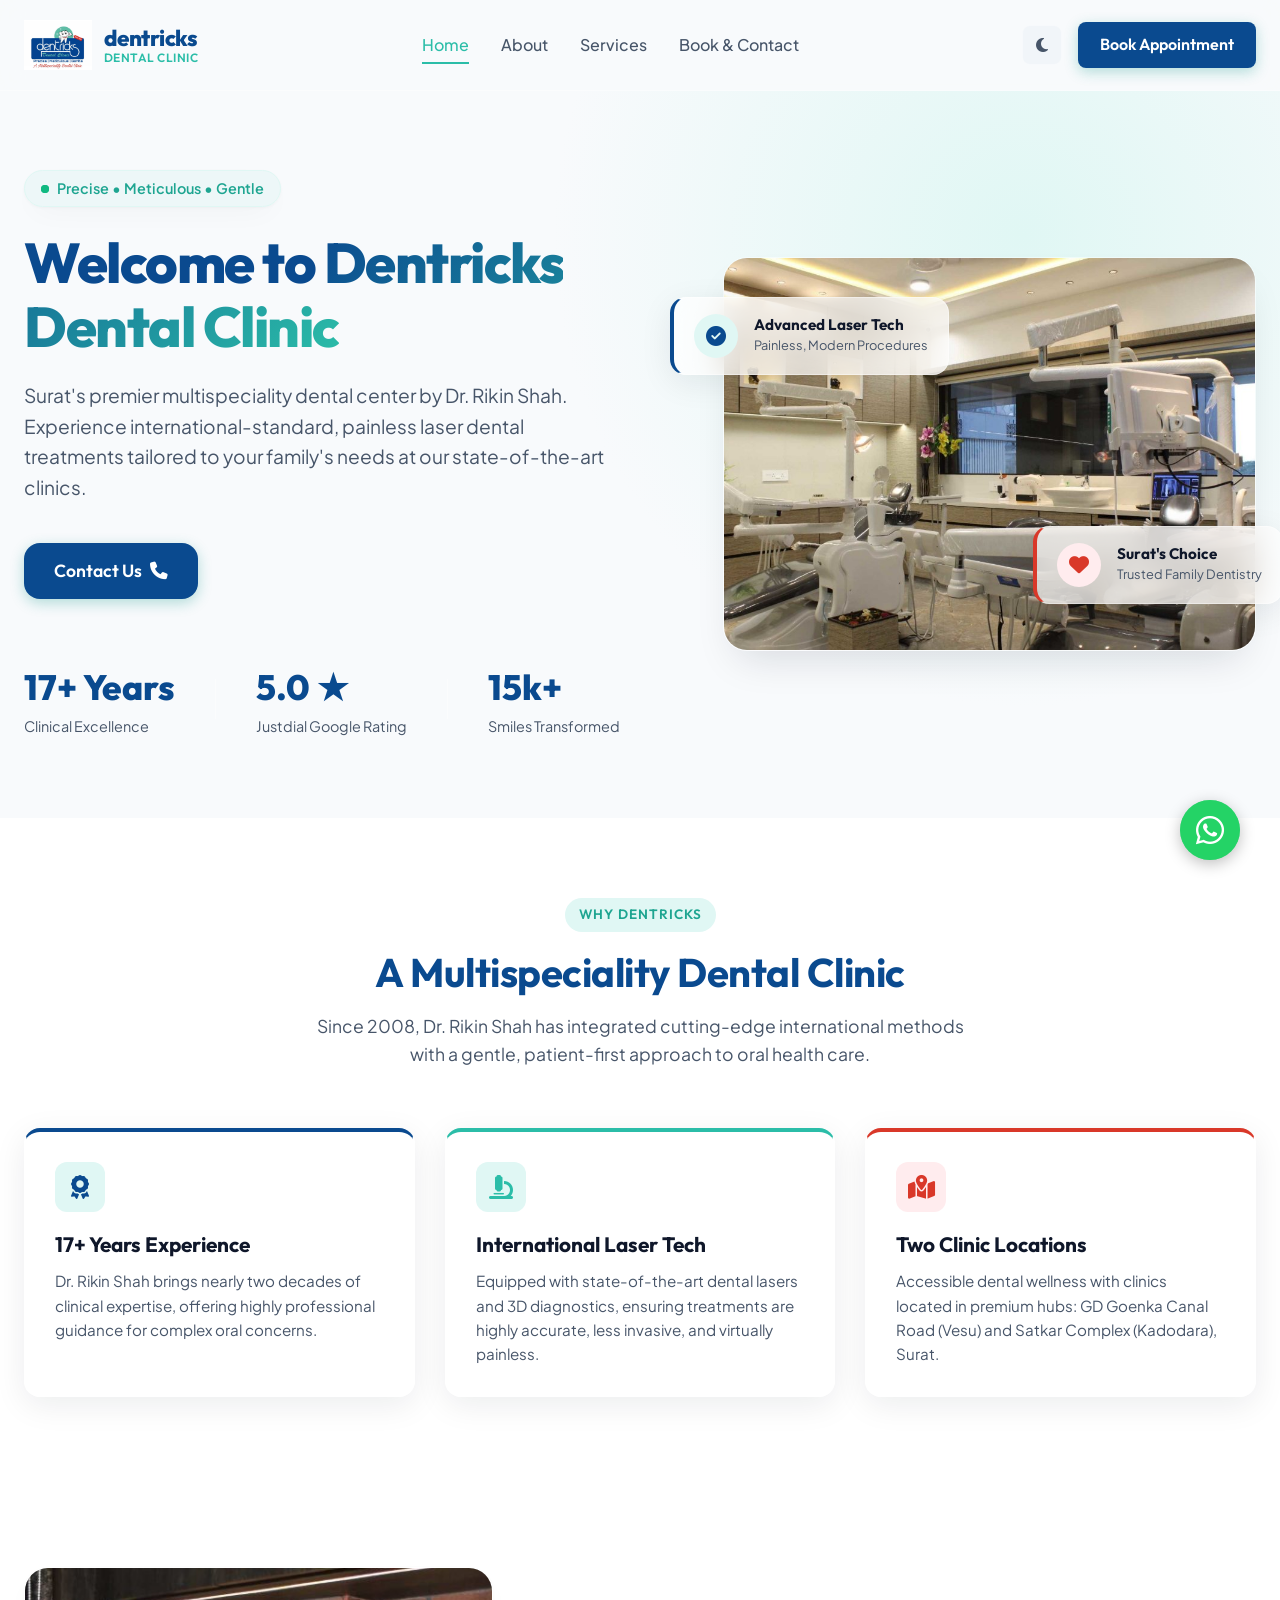
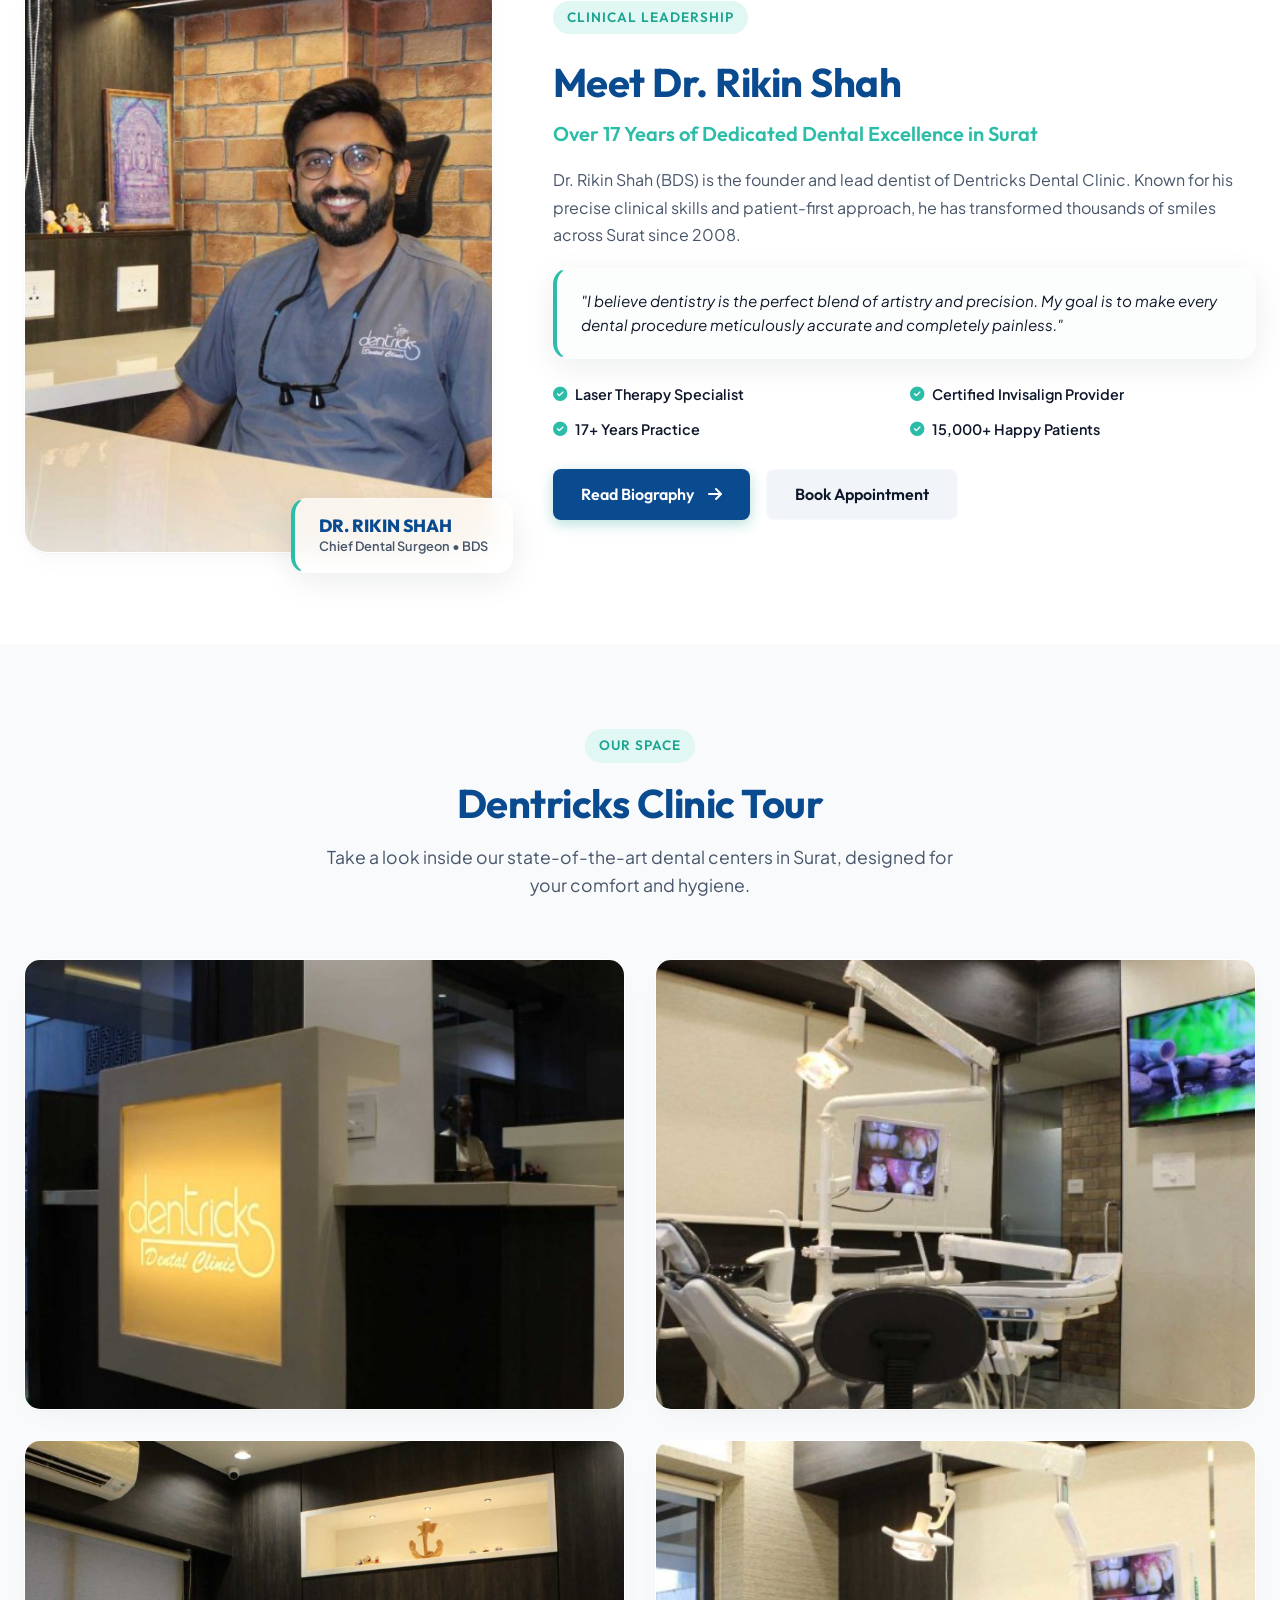
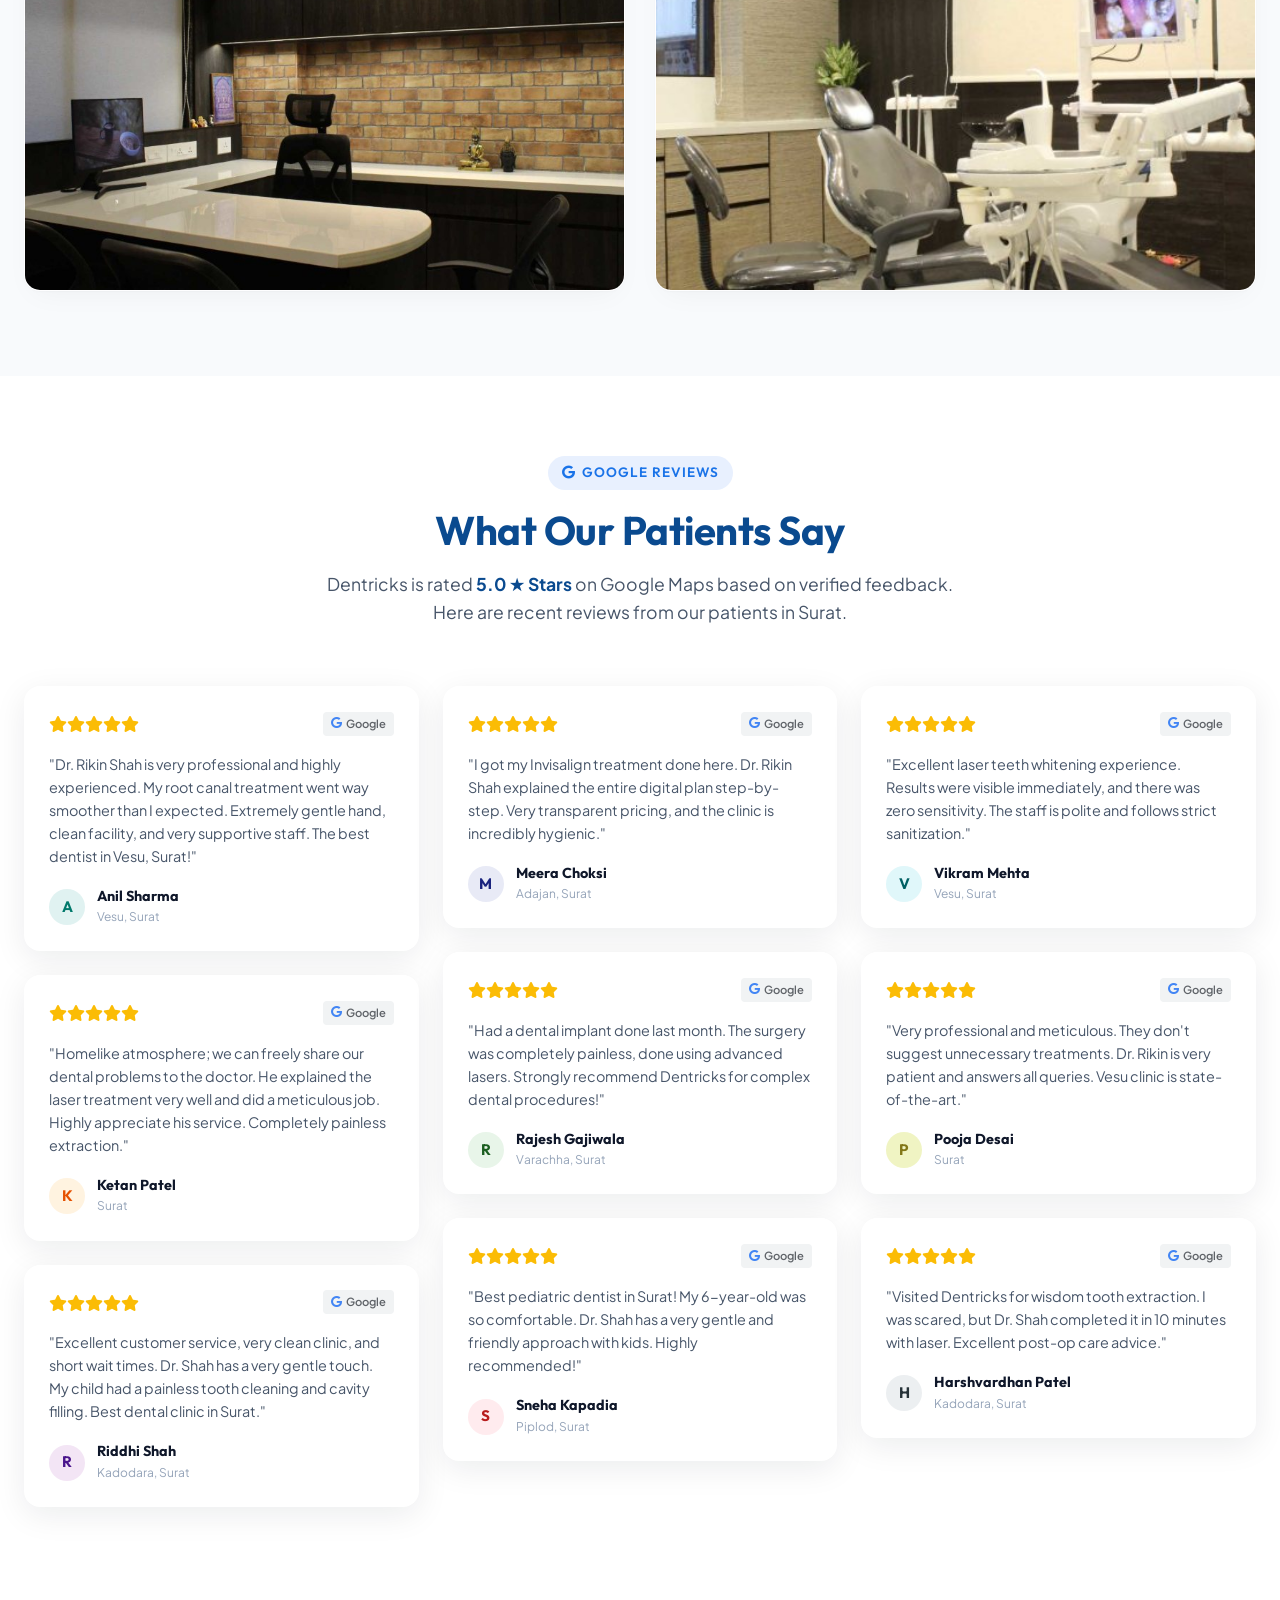
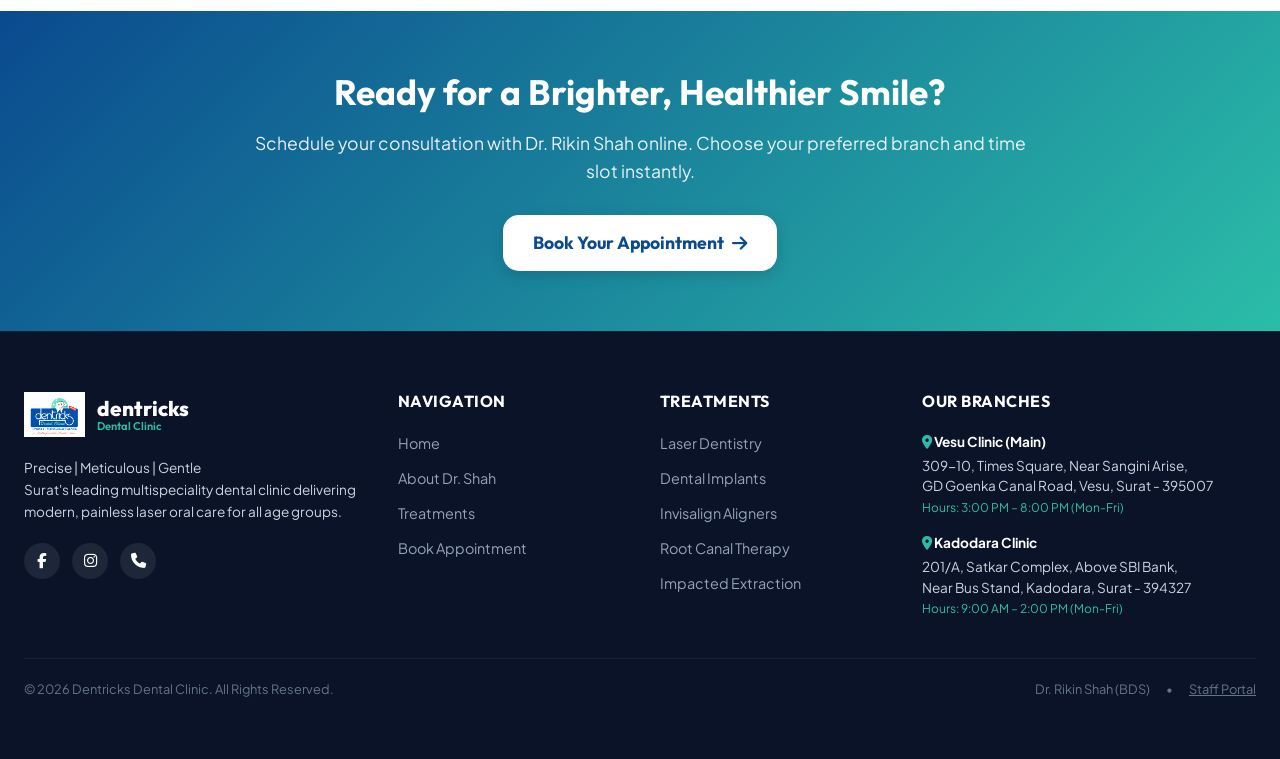
==== index.html @ 6b14d557 "Move all public files to root for GitHub Pages hosting" ====
<!DOCTYPE html>
<html lang="en">
<head>
    <meta charset="UTF-8">
    <meta name="viewport" content="width=device-width, initial-scale=1.0">
    <title>Dentricks Dental Clinic | Dr. Rikin Shah | Multispeciality Dentist Surat</title>
    <!-- Meta Descriptions for SEO -->
    <meta name="description" content="Welcome to Dentricks Dental Clinic by Dr. Rikin Shah. A premier multispeciality dental clinic in Surat, Gujarat. Delivering precise, meticulous, and gentle care since 2008.">
    <meta name="keywords" content="dental clinic surat, dentist in vesu, dr rikin shah dentist, laser dentistry surat, dental implants surat, invisalign surat, dentricks dental clinic, best dentist in gujarat">
    <meta name="author" content="Dentricks Dental Clinic">
    
    <!-- Google Fonts: Outfit & Plus Jakarta Sans -->
    <link rel="preconnect" href="https://fonts.googleapis.com">
    <link rel="preconnect" href="https://fonts.gstatic.com" crossorigin>
    <link href="https://fonts.googleapis.com/css2?family=Outfit:wght@300;400;500;600;700;800&family=Plus+Jakarta+Sans:wght@300;400;500;600;700&display=swap" rel="stylesheet">
    
    <!-- FontAwesome for icons -->
    <link rel="stylesheet" href="https://cdnjs.cloudflare.com/ajax/libs/font-awesome/6.4.0/css/all.min.css">
    
    <!-- Custom CSS -->
    <link rel="stylesheet" href="styles.css">
</head>
<body class="light-theme">
    <!-- Header/Navigation -->
    <header class="header">
        <div class="header-container">
            <a href="index.html" class="logo" id="header-logo" style="display: flex; align-items: center; gap: 12px;">
                <img src="assets/logo.png" alt="Dentricks Dental Clinic Logo" class="logo-img-file" style="height: 50px; width: auto; object-fit: contain;">
                <div class="logo-text-group" style="display: flex; flex-direction: column; justify-content: center; line-height: 1.1;">
                    <span class="logo-text" style="font-size: 1.4rem; font-weight: 800; letter-spacing: -0.5px; color: var(--primary-deep);">dentricks</span>
                    <span class="logo-subtext" style="font-size: 0.75rem; font-weight: 600; color: var(--primary); text-transform: uppercase; letter-spacing: 0.5px;">Dental Clinic</span>
                </div>
            </a>
            
            <nav class="nav-menu" id="nav-menu">
                <a href="index.html" class="nav-link active">Home</a>
                <a href="about.html" class="nav-link">About</a>
                <a href="services.html" class="nav-link">Services</a>
                <a href="contact.html" class="nav-link">Book & Contact</a>
            </nav>
            
            <div class="header-actions">
                <button class="theme-toggle" id="theme-toggle-btn" aria-label="Toggle light/dark theme">
                    <i class="fa-solid fa-moon"></i>
                </button>
                <a href="contact.html" class="btn btn-primary nav-cta" style="background-color: var(--primary-deep);">Book Appointment</a>
                <button class="mobile-menu-btn" id="mobile-menu-btn" aria-label="Open mobile menu">
                    <span class="bar"></span>
                    <span class="bar"></span>
                    <span class="bar"></span>
                </button>
            </div>
        </div>
    </header>

    <!-- Main Content -->
    <main style="padding-top: 90px;">
        <!-- Hero Section -->
        <section class="hero" id="hero" style="padding-top: 80px; padding-bottom: 80px;">
            <div class="hero-bg-overlay"></div>
            <div class="hero-container">
                <div class="hero-content">
                    <div class="badge-new" style="border: 1px solid var(--primary-light); background: rgba(43, 189, 168, 0.05);">
                        <span class="badge-dot"></span>
                        <span class="badge-text" style="color: var(--primary-hover);">Precise • Meticulous • Gentle</span>
                    </div>
                    <h1 class="hero-title" style="font-size: 3.5rem; color: var(--primary-deep); font-weight: 800; line-height: 1.15; margin-bottom: 20px;">
                        Welcome to <span class="text-gradient" style="background: linear-gradient(135deg, var(--primary-deep) 0%, var(--primary) 100%); -webkit-background-clip: text; background-clip: text;">Dentricks Dental Clinic</span>
                    </h1>
                    <p class="hero-description">Surat's premier multispeciality dental center by Dr. Rikin Shah. Experience international-standard, painless laser dental treatments tailored to your family's needs at our state-of-the-art clinics.</p>
                    <div class="hero-actions">
                        <a href="contact.html" class="btn btn-primary btn-large" style="background-color: var(--primary-deep);">Contact Us <i class="fa-solid fa-phone"></i></a>
                    </div>
                    
                    <div class="hero-stats">
                        <div class="stat-item">
                            <span class="stat-number" style="color: var(--primary-deep);">17+ Years</span>
                            <span class="stat-label">Clinical Excellence</span>
                        </div>
                        <div class="stat-divider"></div>
                        <div class="stat-item">
                            <span class="stat-number" style="color: var(--primary-deep);">5.0 ★</span>
                            <span class="stat-label">Justdial Google Rating</span>
                        </div>
                        <div class="stat-divider"></div>
                        <div class="stat-item">
                            <span class="stat-number" style="color: var(--primary-deep);">15k+</span>
                            <span class="stat-label">Smiles Transformed</span>
                        </div>
                    </div>
                </div>
                
                <div class="hero-visual">
                    <div class="hero-image-wrapper">
                        <img src="assets/hero_clinic.jpg" alt="Dentricks Dental Clinic State of the Art Interior" class="hero-img">
                        <!-- Floating Glassmorphic Info Cards -->
                        <div class="floating-card card-top-left float-animation" style="border-left: 4px solid var(--primary-deep);">
                            <div class="card-icon" style="background-color: var(--primary-light); color: var(--primary-deep);"><i class="fa-solid fa-circle-check"></i></div>
                            <div class="card-text">
                                <h4>Advanced Laser Tech</h4>
                                <p>Painless, Modern Procedures</p>
                            </div>
                        </div>
                        <div class="floating-card card-bottom-right float-animation" style="animation-delay: -2s; border-left: 4px solid var(--accent);">
                            <div class="card-icon warning" style="background-color: var(--accent-light); color: var(--accent);"><i class="fa-solid fa-heart"></i></div>
                            <div class="card-text">
                                <h4>Surat's Choice</h4>
                                <p>Trusted Family Dentistry</p>
                            </div>
                        </div>
                    </div>
                </div>
            </div>
        </section>

        <!-- Dynamic Brand Info Section -->
        <section class="clinic-highlights" style="background-color: var(--bg-secondary); padding: 80px 24px;">
            <div class="section-container">
                <div class="section-header">
                    <span class="section-tag" style="background-color: var(--primary-light); color: var(--primary-hover);">Why Dentricks</span>
                    <h2 class="section-title" style="color: var(--primary-deep);">A Multispeciality Dental Clinic</h2>
                    <p class="section-subtitle">Since 2008, Dr. Rikin Shah has integrated cutting-edge international methods with a gentle, patient-first approach to oral health care.</p>
                </div>
                
                <div class="highlights-grid">
                    <!-- Highlight 1 -->
                    <div class="glass-card" style="padding: 30px; border-top: 4px solid var(--primary-deep);">
                        <div style="width: 50px; height: 50px; border-radius: 12px; background: var(--primary-light); color: var(--primary-deep); display: flex; align-items: center; justify-content: center; font-size: 1.5rem; margin-bottom: 20px;">
                            <i class="fa-solid fa-award"></i>
                        </div>
                        <h3 style="margin-bottom: 12px; font-size: 1.3rem;">17+ Years Experience</h3>
                        <p style="color: var(--text-secondary); font-size: 0.95rem;">Dr. Rikin Shah brings nearly two decades of clinical expertise, offering highly professional guidance for complex oral concerns.</p>
                    </div>
                    <!-- Highlight 2 -->
                    <div class="glass-card" style="padding: 30px; border-top: 4px solid var(--primary);">
                        <div style="width: 50px; height: 50px; border-radius: 12px; background: var(--primary-light); color: var(--primary); display: flex; align-items: center; justify-content: center; font-size: 1.5rem; margin-bottom: 20px;">
                            <i class="fa-solid fa-microscope"></i>
                        </div>
                        <h3 style="margin-bottom: 12px; font-size: 1.3rem;">International Laser Tech</h3>
                        <p style="color: var(--text-secondary); font-size: 0.95rem;">Equipped with state-of-the-art dental lasers and 3D diagnostics, ensuring treatments are highly accurate, less invasive, and virtually painless.</p>
                    </div>
                    <!-- Highlight 3 -->
                    <div class="glass-card" style="padding: 30px; border-top: 4px solid var(--accent);">
                        <div style="width: 50px; height: 50px; border-radius: 12px; background: var(--accent-light); color: var(--accent); display: flex; align-items: center; justify-content: center; font-size: 1.5rem; margin-bottom: 20px;">
                            <i class="fa-solid fa-map-location-dot"></i>
                        </div>
                        <h3 style="margin-bottom: 12px; font-size: 1.3rem;">Two Clinic Locations</h3>
                        <p style="color: var(--text-secondary); font-size: 0.95rem;">Accessible dental wellness with clinics located in premium hubs: GD Goenka Canal Road (Vesu) and Satkar Complex (Kadodara), Surat.</p>
                    </div>
                </div>
            </div>
        </section>

        <!-- Meet the Doctor Section -->
        <section class="doctor-introduction" style="background-color: var(--bg-secondary); padding: 90px 24px; border-bottom: 1px solid var(--glass-border);">
            <div class="section-container about-doctor-grid" style="max-width: 1280px;">
                <!-- Doctor Image -->
                <div class="doctor-visual" style="position: relative;">
                    <div style="border-radius: var(--border-radius-lg); overflow: hidden; box-shadow: var(--card-shadow); border: 1px solid var(--glass-border); background: var(--bg-secondary); aspect-ratio: 4 / 5;">
                        <img src="assets/dentist_male.jpg" alt="Dr. Rikin Shah - Chief Dentist at Dentricks" style="width: 100%; height: 100%; display: block; object-fit: cover; object-position: right center; transition: transform var(--transition-slow);">
                    </div>
                    <div class="glass-card float-animation" style="position: absolute; bottom: -20px; right: -20px; padding: 16px 24px; border-left: 4px solid var(--primary);">
                        <h4 style="font-size: 1.1rem; color: var(--primary-deep); font-weight: 800;">DR. RIKIN SHAH</h4>
                        <p style="font-size: 0.8rem; color: var(--text-secondary); font-weight: 600;">Chief Dental Surgeon • BDS</p>
                    </div>
                </div>
                
                <!-- Doctor Bio Text -->
                <div class="doctor-info" style="text-align: left;">
                    <span class="section-tag" style="background-color: var(--primary-light); color: var(--primary-hover);">Clinical Leadership</span>
                    <h2 class="section-title" style="color: var(--primary-deep); font-size: 2.5rem; margin-top: 8px;">Meet Dr. Rikin Shah</h2>
                    <h3 style="font-size: 1.25rem; color: var(--primary); font-weight: 600; margin-bottom: 20px;">Over 17 Years of Dedicated Dental Excellence in Surat</h3>
                    
                    <p style="color: var(--text-secondary); margin-bottom: 20px; line-height: 1.7;">
                        Dr. Rikin Shah (BDS) is the founder and lead dentist of Dentricks Dental Clinic. Known for his precise clinical skills and patient-first approach, he has transformed thousands of smiles across Surat since 2008.
                    </p>
                    
                    <!-- Glassmorphic Quote Block -->
                    <div class="glass-card" style="padding: 20px 24px; border-left: 4px solid var(--primary); margin-bottom: 24px; background: rgba(43, 189, 168, 0.02);">
                        <p style="font-style: italic; color: var(--text-primary); font-size: 0.95rem; line-height: 1.6; margin: 0;">
                            "I believe dentistry is the perfect blend of artistry and precision. My goal is to make every dental procedure meticulously accurate and completely painless."
                        </p>
                    </div>
                    
                    <!-- Core Highlights List -->
                    <ul style="display: grid; grid-template-columns: 1fr 1fr; gap: 12px; margin-bottom: 28px; font-weight: 600; color: var(--text-primary); list-style: none;">
                        <li style="display: flex; align-items: center; gap: 8px; font-size: 0.9rem;"><i class="fa-solid fa-circle-check" style="color: var(--primary);"></i> Laser Therapy Specialist</li>
                        <li style="display: flex; align-items: center; gap: 8px; font-size: 0.9rem;"><i class="fa-solid fa-circle-check" style="color: var(--primary);"></i> Certified Invisalign Provider</li>
                        <li style="display: flex; align-items: center; gap: 8px; font-size: 0.9rem;"><i class="fa-solid fa-circle-check" style="color: var(--primary);"></i> 17+ Years Practice</li>
                        <li style="display: flex; align-items: center; gap: 8px; font-size: 0.9rem;"><i class="fa-solid fa-circle-check" style="color: var(--primary);"></i> 15,000+ Happy Patients</li>
                    </ul>
                    
                    <!-- CTA Actions -->
                    <div style="display: flex; gap: 16px;">
                        <a href="about.html" class="btn btn-primary" style="background-color: var(--primary-deep); padding: 12px 28px;">Read Biography <i class="fa-solid fa-arrow-right" style="margin-left: 6px;"></i></a>
                        <a href="contact.html" class="btn btn-secondary" style="padding: 12px 28px;">Book Appointment</a>
                    </div>
                </div>
            </div>
        </section>

        <!-- Clinic Gallery Section -->
        <section class="gallery-section" id="gallery-section" style="padding: 85px 24px; background-color: var(--bg-primary);">
            <div class="section-container">
                <div class="section-header">
                    <span class="section-tag" style="background-color: var(--primary-light); color: var(--primary-hover);">Our Space</span>
                    <h2 class="section-title" style="color: var(--primary-deep);">Dentricks Clinic Tour</h2>
                    <p class="section-subtitle">Take a look inside our state-of-the-art dental centers in Surat, designed for your comfort and hygiene.</p>
                </div>
                
                <div class="clinic-gallery-grid">
                    <!-- Photo 1 -->
                    <div class="gallery-item glass-card">
                        <img src="assets/gallery_1.jpg" alt="Dentricks Reception Desk">
                        <div class="gallery-caption">
                            <h4>Branded Reception Desk</h4>
                            <p>Warm welcome & helper desk</p>
                        </div>
                    </div>
                    <!-- Photo 2 -->
                    <div class="gallery-item glass-card">
                        <img src="assets/gallery_2.jpg" alt="Dentricks Treatment Room 1">
                        <div class="gallery-caption">
                            <h4>Laser Surgery Operatory</h4>
                            <p>Advanced treatment room setup</p>
                        </div>
                    </div>
                    <!-- Photo 3 -->
                    <div class="gallery-item glass-card">
                        <img src="assets/gallery_3.jpg" alt="Dentricks Consultation Office">
                        <div class="gallery-caption">
                            <h4>Dr. Shah's Consultation Room</h4>
                            <p>Private discussion & diagnostics space</p>
                        </div>
                    </div>
                    <!-- Photo 4 -->
                    <div class="gallery-item glass-card">
                        <img src="assets/gallery_4.jpg" alt="Dentricks Treatment Room 2">
                        <div class="gallery-caption">
                            <h4>Modern Patient Treatment Lounge</h4>
                            <p>Ergonomic design for patient comfort</p>
                        </div>
                    </div>
                </div>
            </div>
        </section>

        <!-- Testimonials Section -->
        <section class="testimonials" id="testimonials" style="background-color: var(--bg-secondary); padding: 80px 24px;">
            <div class="section-container">
                <div class="section-header">
                    <span class="section-tag" style="background-color: #e8f0fe; color: #1a73e8; display: inline-flex; align-items: center; gap: 6px;"><i class="fa-brands fa-google"></i> Google Reviews</span>
                    <h2 class="section-title" style="color: var(--primary-deep);">What Our Patients Say</h2>
                    <p class="section-subtitle">Dentricks is rated <strong style="color: var(--primary-deep);">5.0 ★ Stars</strong> on Google Maps based on verified feedback. Here are recent reviews from our patients in Surat.</p>
                </div>
                
                <div class="google-reviews-grid">
                    <!-- Review 1 -->
                    <div class="review-card glass-card">
                        <div class="review-header">
                            <div class="review-rating">
                                <i class="fa-solid fa-star"></i><i class="fa-solid fa-star"></i><i class="fa-solid fa-star"></i><i class="fa-solid fa-star"></i><i class="fa-solid fa-star"></i>
                            </div>
                            <span class="review-platform"><i class="fa-brands fa-google" style="color: #4285f4;"></i> Google</span>
                        </div>
                        <p class="review-text">"Dr. Rikin Shah is very professional and highly experienced. My root canal treatment went way smoother than I expected. Extremely gentle hand, clean facility, and very supportive staff. The best dentist in Vesu, Surat!"</p>
                        <div class="review-author">
                            <div class="author-avatar avatar-teal">A</div>
                            <div class="author-info">
                                <h5>Anil Sharma</h5>
                                <p>Vesu, Surat</p>
                            </div>
                        </div>
                    </div>
                    
                    <!-- Review 2 -->
                    <div class="review-card glass-card">
                        <div class="review-header">
                            <div class="review-rating">
                                <i class="fa-solid fa-star"></i><i class="fa-solid fa-star"></i><i class="fa-solid fa-star"></i><i class="fa-solid fa-star"></i><i class="fa-solid fa-star"></i>
                            </div>
                            <span class="review-platform"><i class="fa-brands fa-google" style="color: #4285f4;"></i> Google</span>
                        </div>
                        <p class="review-text">"Homelike atmosphere; we can freely share our dental problems to the doctor. He explained the laser treatment very well and did a meticulous job. Highly appreciate his service. Completely painless extraction."</p>
                        <div class="review-author">
                            <div class="author-avatar avatar-orange">K</div>
                            <div class="author-info">
                                <h5>Ketan Patel</h5>
                                <p>Surat</p>
                            </div>
                        </div>
                    </div>

                    <!-- Review 3 -->
                    <div class="review-card glass-card">
                        <div class="review-header">
                            <div class="review-rating">
                                <i class="fa-solid fa-star"></i><i class="fa-solid fa-star"></i><i class="fa-solid fa-star"></i><i class="fa-solid fa-star"></i><i class="fa-solid fa-star"></i>
                            </div>
                            <span class="review-platform"><i class="fa-brands fa-google" style="color: #4285f4;"></i> Google</span>
                        </div>
                        <p class="review-text">"Excellent customer service, very clean clinic, and short wait times. Dr. Shah has a very gentle touch. My child had a painless tooth cleaning and cavity filling. Best dental clinic in Surat."</p>
                        <div class="review-author">
                            <div class="author-avatar avatar-purple">R</div>
                            <div class="author-info">
                                <h5>Riddhi Shah</h5>
                                <p>Kadodara, Surat</p>
                            </div>
                        </div>
                    </div>

                    <!-- Review 4 -->
                    <div class="review-card glass-card">
                        <div class="review-header">
                            <div class="review-rating">
                                <i class="fa-solid fa-star"></i><i class="fa-solid fa-star"></i><i class="fa-solid fa-star"></i><i class="fa-solid fa-star"></i><i class="fa-solid fa-star"></i>
                            </div>
                            <span class="review-platform"><i class="fa-brands fa-google" style="color: #4285f4;"></i> Google</span>
                        </div>
                        <p class="review-text">"I got my Invisalign treatment done here. Dr. Rikin Shah explained the entire digital plan step-by-step. Very transparent pricing, and the clinic is incredibly hygienic."</p>
                        <div class="review-author">
                            <div class="author-avatar avatar-indigo">M</div>
                            <div class="author-info">
                                <h5>Meera Choksi</h5>
                                <p>Adajan, Surat</p>
                            </div>
                        </div>
                    </div>

                    <!-- Review 5 -->
                    <div class="review-card glass-card">
                        <div class="review-header">
                            <div class="review-rating">
                                <i class="fa-solid fa-star"></i><i class="fa-solid fa-star"></i><i class="fa-solid fa-star"></i><i class="fa-solid fa-star"></i><i class="fa-solid fa-star"></i>
                            </div>
                            <span class="review-platform"><i class="fa-brands fa-google" style="color: #4285f4;"></i> Google</span>
                        </div>
                        <p class="review-text">"Had a dental implant done last month. The surgery was completely painless, done using advanced lasers. Strongly recommend Dentricks for complex dental procedures!"</p>
                        <div class="review-author">
                            <div class="author-avatar avatar-green">R</div>
                            <div class="author-info">
                                <h5>Rajesh Gajiwala</h5>
                                <p>Varachha, Surat</p>
                            </div>
                        </div>
                    </div>

                    <!-- Review 6 -->
                    <div class="review-card glass-card">
                        <div class="review-header">
                            <div class="review-rating">
                                <i class="fa-solid fa-star"></i><i class="fa-solid fa-star"></i><i class="fa-solid fa-star"></i><i class="fa-solid fa-star"></i><i class="fa-solid fa-star"></i>
                            </div>
                            <span class="review-platform"><i class="fa-brands fa-google" style="color: #4285f4;"></i> Google</span>
                        </div>
                        <p class="review-text">"Best pediatric dentist in Surat! My 6-year-old was so comfortable. Dr. Shah has a very gentle and friendly approach with kids. Highly recommended!"</p>
                        <div class="review-author">
                            <div class="author-avatar avatar-red">S</div>
                            <div class="author-info">
                                <h5>Sneha Kapadia</h5>
                                <p>Piplod, Surat</p>
                            </div>
                        </div>
                    </div>

                    <!-- Review 7 -->
                    <div class="review-card glass-card">
                        <div class="review-header">
                            <div class="review-rating">
                                <i class="fa-solid fa-star"></i><i class="fa-solid fa-star"></i><i class="fa-solid fa-star"></i><i class="fa-solid fa-star"></i><i class="fa-solid fa-star"></i>
                            </div>
                            <span class="review-platform"><i class="fa-brands fa-google" style="color: #4285f4;"></i> Google</span>
                        </div>
                        <p class="review-text">"Excellent laser teeth whitening experience. Results were visible immediately, and there was zero sensitivity. The staff is polite and follows strict sanitization."</p>
                        <div class="review-author">
                            <div class="author-avatar avatar-cyan">V</div>
                            <div class="author-info">
                                <h5>Vikram Mehta</h5>
                                <p>Vesu, Surat</p>
                            </div>
                        </div>
                    </div>

                    <!-- Review 8 -->
                    <div class="review-card glass-card">
                        <div class="review-header">
                            <div class="review-rating">
                                <i class="fa-solid fa-star"></i><i class="fa-solid fa-star"></i><i class="fa-solid fa-star"></i><i class="fa-solid fa-star"></i><i class="fa-solid fa-star"></i>
                            </div>
                            <span class="review-platform"><i class="fa-brands fa-google" style="color: #4285f4;"></i> Google</span>
                        </div>
                        <p class="review-text">"Very professional and meticulous. They don't suggest unnecessary treatments. Dr. Rikin is very patient and answers all queries. Vesu clinic is state-of-the-art."</p>
                        <div class="review-author">
                            <div class="author-avatar avatar-lime">P</div>
                            <div class="author-info">
                                <h5>Pooja Desai</h5>
                                <p>Surat</p>
                            </div>
                        </div>
                    </div>

                    <!-- Review 9 -->
                    <div class="review-card glass-card">
                        <div class="review-header">
                            <div class="review-rating">
                                <i class="fa-solid fa-star"></i><i class="fa-solid fa-star"></i><i class="fa-solid fa-star"></i><i class="fa-solid fa-star"></i><i class="fa-solid fa-star"></i>
                            </div>
                            <span class="review-platform"><i class="fa-brands fa-google" style="color: #4285f4;"></i> Google</span>
                        </div>
                        <p class="review-text">"Visited Dentricks for wisdom tooth extraction. I was scared, but Dr. Shah completed it in 10 minutes with laser. Excellent post-op care advice."</p>
                        <div class="review-author">
                            <div class="author-avatar avatar-bluegrey">H</div>
                            <div class="author-info">
                                <h5>Harshvardhan Patel</h5>
                                <p>Kadodara, Surat</p>
                            </div>
                        </div>
                    </div>
                </div>
            </div>
        </section>

        <!-- Appointment Call To Action Banner -->
        <section class="cta-banner" style="background: linear-gradient(135deg, var(--primary-deep) 0%, var(--primary) 100%); color: #ffffff; padding: 60px 24px; text-align: center;">
            <div class="section-container" style="max-width: 800px;">
                <h2 style="font-size: 2.2rem; margin-bottom: 16px; color: #ffffff;">Ready for a Brighter, Healthier Smile?</h2>
                <p style="font-size: 1.1rem; opacity: 0.9; margin-bottom: 30px;">Schedule your consultation with Dr. Rikin Shah online. Choose your preferred branch and time slot instantly.</p>
                <a href="contact.html" class="btn btn-secondary btn-large" style="background-color: #ffffff; color: var(--primary-deep); border: none; box-shadow: 0 4px 15px rgba(0,0,0,0.15); font-weight: 700;">Book Your Appointment <i class="fa-solid fa-arrow-right"></i></a>
            </div>
        </section>
    </main>

    <!-- Footer -->
    <footer class="footer" style="background-color: #0b1329; color: #cbd5e1; padding: 60px 24px; border-top: 1px solid rgba(255,255,255,0.05);">
        <div class="section-container footer-grid" style="max-width: 1280px; margin: 0 auto;">
            <!-- Brand Column -->
            <div>
                <a href="index.html" class="logo" style="display: flex; align-items: center; gap: 12px; margin-bottom: 20px;">
                    <img src="assets/logo.png" alt="Dentricks Logo" style="height: 45px; width: auto; filter: brightness(1.2);">
                    <div class="logo-text-group" style="display: flex; flex-direction: column; line-height: 1.1;">
                        <span class="logo-text" style="font-size: 1.3rem; font-weight: 800; color: #ffffff;">dentricks</span>
                        <span class="logo-subtext" style="font-size: 0.7rem; font-weight: 600; color: var(--primary);">Dental Clinic</span>
                    </div>
                </a>
                <p style="font-size: 0.85rem; line-height: 1.6; margin-bottom: 20px;">Precise | Meticulous | Gentle<br>Surat's leading multispeciality dental clinic delivering modern, painless laser oral care for all age groups.</p>
                <div class="social-links" style="display: flex; gap: 12px;">
                    <a href="https://www.facebook.com/dentricksdental/" target="_blank" aria-label="Facebook Page" style="width: 36px; height: 36px; border-radius: 50%; background-color: rgba(255,255,255,0.08); display: flex; align-items: center; justify-content: center; color: #ffffff; transition: background-color 0.2s;"><i class="fa-brands fa-facebook-f"></i></a>
                    <a href="https://www.instagram.com/dentricks_dental_clinic" target="_blank" aria-label="Instagram Profile" style="width: 36px; height: 36px; border-radius: 50%; background-color: rgba(255,255,255,0.08); display: flex; align-items: center; justify-content: center; color: #ffffff; transition: background-color 0.2s;"><i class="fa-brands fa-instagram"></i></a>
                    <a href="tel:+919726008023" aria-label="Phone Number" style="width: 36px; height: 36px; border-radius: 50%; background-color: rgba(255,255,255,0.08); display: flex; align-items: center; justify-content: center; color: #ffffff; transition: background-color 0.2s;"><i class="fa-solid fa-phone"></i></a>
                </div>
            </div>

            <!-- Pages Column -->
            <div>
                <h4 style="color: #ffffff; font-size: 1rem; margin-bottom: 20px; text-transform: uppercase; letter-spacing: 0.5px;">Navigation</h4>
                <ul style="display: flex; flex-direction: column; gap: 12px; font-size: 0.9rem;">
                    <li><a href="index.html" style="color: #94a3b8; transition: color 0.2s;">Home</a></li>
                    <li><a href="about.html" style="color: #94a3b8; transition: color 0.2s;">About Dr. Shah</a></li>
                    <li><a href="services.html" style="color: #94a3b8; transition: color 0.2s;">Treatments</a></li>
                    <li><a href="contact.html" style="color: #94a3b8; transition: color 0.2s;">Book Appointment</a></li>
                </ul>
            </div>

            <!-- Services Column -->
            <div>
                <h4 style="color: #ffffff; font-size: 1rem; margin-bottom: 20px; text-transform: uppercase; letter-spacing: 0.5px;">Treatments</h4>
                <ul style="display: flex; flex-direction: column; gap: 12px; font-size: 0.9rem; color: #94a3b8;">
                    <li>Laser Dentistry</li>
                    <li>Dental Implants</li>
                    <li>Invisalign Aligners</li>
                    <li>Root Canal Therapy</li>
                    <li>Impacted Extraction</li>
                </ul>
            </div>

            <!-- Locations Column -->
            <div>
                <h4 style="color: #ffffff; font-size: 1rem; margin-bottom: 20px; text-transform: uppercase; letter-spacing: 0.5px;">Our Branches</h4>
                <div style="display: flex; flex-direction: column; gap: 16px; font-size: 0.85rem; line-height: 1.5;">
                    <div>
                        <strong style="color: #ffffff; display: block; margin-bottom: 4px;"><i class="fa-solid fa-location-dot" style="color: var(--primary);"></i> Vesu Clinic (Main)</strong>
                        309-10, Times Square, Near Sangini Arise,<br>GD Goenka Canal Road, Vesu, Surat - 395007
                        <span style="display: block; color: var(--primary); font-size: 0.75rem; margin-top: 2px;">Hours: 3:00 PM – 8:00 PM (Mon-Fri)</span>
                    </div>
                    <div>
                        <strong style="color: #ffffff; display: block; margin-bottom: 4px;"><i class="fa-solid fa-location-dot" style="color: var(--primary);"></i> Kadodara Clinic</strong>
                        201/A, Satkar Complex, Above SBI Bank,<br>Near Bus Stand, Kadodara, Surat - 394327
                        <span style="display: block; color: var(--primary); font-size: 0.75rem; margin-top: 2px;">Hours: 9:00 AM – 2:00 PM (Mon-Fri)</span>
                    </div>
                </div>
            </div>
        </div>

        <div class="section-container footer-bottom-container" style="max-width: 1280px; margin: 40px auto 0 auto; padding-top: 20px; border-top: 1px solid rgba(255,255,255,0.05); font-size: 0.8rem; color: #64748b;">
            <p>&copy; 2026 Dentricks Dental Clinic. All Rights Reserved.</p>
            <p style="display: flex; gap: 16px;">
                <span>Dr. Rikin Shah (BDS)</span>
                <span>•</span>
                <a href="#" id="staff-portal-link" style="color: #64748b; text-decoration: underline;">Staff Portal</a>
            </p>
        </div>
    </footer>

    <!-- Floating WhatsApp Widget -->
    <a href="https://wa.me/919726008023" class="whatsapp-float" target="_blank" rel="noopener noreferrer" aria-label="Chat on WhatsApp">
        <i class="fa-brands fa-whatsapp"></i>
    </a>

    <!-- JS Scripts -->
    <script src="app.js"></script>
</body>
</html>
---- styles.css ----
/* AuraDental Studio - Core Styling & Design System */

/* --- CSS Variables & Design Tokens --- */
:root {
    /* Fonts */
    --font-heading: 'Outfit', sans-serif;
    --font-body: 'Plus Jakarta Sans', sans-serif;

    /* Theme Colors - Light Mode (Default) */
    --bg-primary: #f8fafc;
    --bg-secondary: #ffffff;
    --bg-tertiary: #f1f5f9;
    --text-primary: #0f172a;
    --text-secondary: #475569;
    --text-muted: #94a3b8;
    
    --primary: #2bbda8;          /* Mint/Teal from logo */
    --primary-hover: #1ea591;
    --primary-light: #e0f7f4;
    --primary-deep: #0a4a8f;     /* Deep Blue from logo */
    --primary-deep-hover: #07386c;
    --accent: #d93829;           /* Red Accent from logo */
    --accent-light: #ffecee;
    
    --success: #10b981;
    --danger: #ef4444;
    --warning: #f59e0b;
    
    /* Glassmorphism Details */
    --glass-bg: rgba(255, 255, 255, 0.7);
    --glass-border: rgba(255, 255, 255, 0.4);
    --glass-shadow: 0 8px 32px 0 rgba(15, 23, 42, 0.08);
    
    /* Card Styles */
    --card-shadow: 0 10px 30px -10px rgba(15, 23, 42, 0.05), 0 1px 3px 0 rgba(15, 23, 42, 0.03);
    --border-radius-sm: 8px;
    --border-radius-md: 16px;
    --border-radius-lg: 24px;
    
    /* Transitions */
    --transition-fast: 0.2s ease;
    --transition-normal: 0.3s ease;
    --transition-slow: 0.5s cubic-bezier(0.4, 0, 0.2, 1);
}

/* Theme Colors - Dark Mode Override */
.dark-theme {
    --bg-primary: #080d16;
    --bg-secondary: #0f172a;
    --bg-tertiary: #1e293b;
    --text-primary: #f8fafc;
    --text-secondary: #cbd5e1;
    --text-muted: #64748b;
    
    --primary: #35bea7;          /* Bright mint for readability */
    --primary-hover: #2bbda8;
    --primary-light: #0f5b4e;
    --primary-deep: #3b82f6;     /* Lighter blue for dark mode contrast */
    --primary-deep-hover: #60a5fa;
    --accent: #f87171;           /* Lighter red for contrast */
    --accent-light: #7f1d1d;
    
    --glass-bg: rgba(15, 23, 42, 0.7);
    --glass-border: rgba(255, 255, 255, 0.05);
    --glass-shadow: 0 8px 32px 0 rgba(0, 0, 0, 0.37);
    
    --card-shadow: 0 10px 30px -10px rgba(0, 0, 0, 0.5), 0 1px 3px 0 rgba(0, 0, 0, 0.3);
}

/* --- Base & Reset Styles --- */
* {
    margin: 0;
    padding: 0;
    box-sizing: border-box;
}

html {
    scroll-behavior: smooth;
    font-size: 16px;
}

body {
    background-color: var(--bg-primary);
    color: var(--text-primary);
    font-family: var(--font-body);
    line-height: 1.6;
    overflow-x: hidden;
    transition: background-color var(--transition-normal), color var(--transition-normal);
}

a {
    color: inherit;
    text-decoration: none;
    transition: color var(--transition-fast);
}

ul {
    list-style: none;
}

img {
    max-width: 100%;
    height: auto;
    display: block;
}

button, input, select, textarea {
    font-family: inherit;
    font-size: inherit;
    color: inherit;
    background: none;
    border: none;
    outline: none;
}

/* --- Typography Helpers --- */
h1, h2, h3, h4, h5, h6 {
    font-family: var(--font-heading);
    font-weight: 700;
    line-height: 1.2;
}

.text-gradient {
    background: linear-gradient(135deg, var(--primary) 0%, #3b82f6 100%);
    -webkit-background-clip: text;
    -webkit-text-fill-color: transparent;
    background-clip: text;
}

/* --- Button Component --- */
.btn {
    display: inline-flex;
    align-items: center;
    justify-content: center;
    gap: 8px;
    padding: 10px 22px;
    font-family: var(--font-heading);
    font-weight: 600;
    border-radius: var(--border-radius-sm);
    cursor: pointer;
    transition: all var(--transition-fast);
}

.btn-primary {
    background-color: var(--primary);
    color: #ffffff;
    box-shadow: 0 4px 14px 0 rgba(13, 148, 136, 0.3);
}

.dark-theme .btn-primary {
    color: #080d16;
    box-shadow: 0 4px 14px 0 rgba(45, 212, 191, 0.3);
}

.btn-primary:hover {
    background-color: var(--primary-hover);
    transform: translateY(-2px);
}

.btn-secondary {
    background-color: var(--bg-tertiary);
    color: var(--text-primary);
    border: 1px solid var(--glass-border);
}

.btn-secondary:hover {
    background-color: var(--glass-border);
    transform: translateY(-2px);
}

.btn-large {
    padding: 14px 30px;
    font-size: 1.1rem;
    border-radius: var(--border-radius-md);
}

.btn:disabled {
    opacity: 0.5;
    cursor: not-allowed;
    transform: none !important;
    box-shadow: none !important;
}

/* --- Glassmorphic Card Styling --- */
.glass-card {
    background: var(--glass-bg);
    backdrop-filter: blur(12px);
    -webkit-backdrop-filter: blur(12px);
    border: 1px solid var(--glass-border);
    box-shadow: var(--glass-shadow);
    border-radius: var(--border-radius-md);
    transition: transform var(--transition-normal), box-shadow var(--transition-normal), background var(--transition-normal), border var(--transition-normal);
}

/* --- Keyframe Animations --- */
@keyframes float {
    0% { transform: translateY(0px); }
    50% { transform: translateY(-10px); }
    100% { transform: translateY(0px); }
}

@keyframes pulse {
    0% { transform: scale(0.95); opacity: 0.5; }
    50% { transform: scale(1.05); opacity: 0.8; }
    100% { transform: scale(0.95); opacity: 0.5; }
}

.float-animation {
    animation: float 4s ease-in-out infinite;
}

/* --- Layout Header & Nav --- */
.header {
    position: fixed;
    top: 0;
    left: 0;
    width: 100%;
    z-index: 1000;
    background: rgba(248, 250, 252, 0.8);
    backdrop-filter: blur(12px);
    -webkit-backdrop-filter: blur(12px);
    border-bottom: 1px solid var(--glass-border);
    transition: background var(--transition-normal), padding var(--transition-normal);
}

.dark-theme .header {
    background: rgba(8, 13, 22, 0.8);
}

.header-container {
    max-width: 1280px;
    margin: 0 auto;
    padding: 20px 24px;
    display: flex;
    align-items: center;
    justify-content: space-between;
}

.logo {
    display: flex;
    align-items: center;
    gap: 10px;
    font-family: var(--font-heading);
    font-size: 1.5rem;
    font-weight: 800;
}

.logo-icon {
    width: 40px;
    height: 40px;
    border-radius: var(--border-radius-sm);
    background: linear-gradient(135deg, var(--primary) 0%, #3b82f6 100%);
    display: flex;
    align-items: center;
    justify-content: center;
    color: #ffffff;
    font-size: 1.25rem;
}

.logo-text {
    color: var(--text-primary);
}

.logo-text span {
    font-weight: 400;
    color: var(--primary);
}

.nav-menu {
    display: flex;
    align-items: center;
    gap: 32px;
}

.nav-link {
    font-weight: 500;
    color: var(--text-secondary);
    position: relative;
    padding: 6px 0;
}

.nav-link:hover, .nav-link.active {
    color: var(--primary);
}

.nav-link::after {
    content: '';
    position: absolute;
    bottom: 0;
    left: 0;
    width: 0%;
    height: 2px;
    background-color: var(--primary);
    transition: width var(--transition-normal);
}

.nav-link:hover::after, .nav-link.active::after {
    width: 100%;
}

.header-actions {
    display: flex;
    align-items: center;
    gap: 16px;
}

.theme-toggle {
    width: 40px;
    height: 40px;
    border-radius: var(--border-radius-sm);
    display: flex;
    align-items: center;
    justify-content: center;
    cursor: pointer;
    background-color: var(--bg-tertiary);
    border: 1px solid var(--glass-border);
    color: var(--text-secondary);
    transition: all var(--transition-fast);
}

.theme-toggle:hover {
    color: var(--primary);
    transform: scale(1.05);
}

.mobile-menu-btn {
    display: none;
    flex-direction: column;
    gap: 6px;
    cursor: pointer;
}

.mobile-menu-btn .bar {
    width: 25px;
    height: 2px;
    background-color: var(--text-primary);
    transition: transform var(--transition-normal), opacity var(--transition-normal);
}

/* --- Section Global Settings --- */
section {
    padding: 100px 24px;
}

.section-container {
    max-width: 1280px;
    margin: 0 auto;
}

.section-header {
    text-align: center;
    max-width: 650px;
    margin: 0 auto 60px auto;
}

.section-tag {
    display: inline-block;
    padding: 6px 14px;
    background-color: var(--primary-light);
    color: var(--primary-hover);
    font-family: var(--font-heading);
    font-weight: 600;
    font-size: 0.85rem;
    border-radius: 50px;
    margin-bottom: 16px;
    text-transform: uppercase;
    letter-spacing: 1px;
}

.dark-theme .section-tag {
    color: var(--primary);
    background-color: rgba(45, 212, 191, 0.1);
}

.section-title {
    font-size: 2.5rem;
    color: var(--text-primary);
    margin-bottom: 16px;
    letter-spacing: -0.5px;
}

.section-subtitle {
    color: var(--text-secondary);
    font-size: 1.1rem;
}

/* --- Hero Section --- */
.hero {
    position: relative;
    padding-top: 160px;
    padding-bottom: 120px;
    background: radial-gradient(circle at 80% 20%, var(--primary-light) 0%, transparent 40%);
    overflow: hidden;
}

.dark-theme .hero {
    background: radial-gradient(circle at 80% 20%, rgba(13, 148, 136, 0.15) 0%, transparent 45%);
}

.hero-container {
    max-width: 1280px;
    margin: 0 auto;
    display: grid;
    grid-template-columns: 1.1fr 0.9fr;
    gap: 48px;
    align-items: center;
}

.badge-new {
    display: inline-flex;
    align-items: center;
    gap: 8px;
    padding: 6px 16px;
    background: var(--bg-secondary);
    border: 1px solid var(--glass-border);
    border-radius: 50px;
    margin-bottom: 24px;
    box-shadow: var(--card-shadow);
}

.badge-dot {
    width: 8px;
    height: 8px;
    border-radius: 50%;
    background-color: var(--success);
    position: relative;
}

.badge-dot::after {
    content: '';
    position: absolute;
    top: 0; left: 0; width: 100%; height: 100%;
    border-radius: 50%;
    background-color: var(--success);
    animation: pulse 2s infinite;
}

.badge-text {
    font-size: 0.9rem;
    font-weight: 600;
    color: var(--text-secondary);
}

.hero-title {
    font-size: 3.8rem;
    line-height: 1.1;
    margin-bottom: 24px;
    letter-spacing: -1.5px;
}

.hero-description {
    font-size: 1.2rem;
    color: var(--text-secondary);
    margin-bottom: 40px;
    max-width: 580px;
}

.hero-actions {
    display: flex;
    align-items: center;
    gap: 20px;
    margin-bottom: 60px;
}

.hero-stats {
    display: flex;
    align-items: center;
    gap: 40px;
}

.stat-item {
    display: flex;
    flex-direction: column;
}

.stat-number {
    font-family: var(--font-heading);
    font-size: 2.2rem;
    font-weight: 800;
    color: var(--primary);
}

.stat-label {
    font-size: 0.9rem;
    color: var(--text-secondary);
}

.stat-divider {
    width: 1px;
    height: 40px;
    background-color: var(--glass-border);
}

.hero-visual {
    position: relative;
}

.hero-image-wrapper {
    position: relative;
    border-radius: var(--border-radius-lg);
    overflow: visible;
}

.hero-img {
    width: 100%;
    border-radius: var(--border-radius-lg);
    box-shadow: 0 20px 40px -15px rgba(15, 23, 42, 0.15);
    border: 1px solid var(--glass-border);
}

/* Floating Info Cards */
.floating-card {
    position: absolute;
    background: var(--glass-bg);
    backdrop-filter: blur(16px);
    -webkit-backdrop-filter: blur(16px);
    border: 1px solid var(--glass-border);
    box-shadow: var(--glass-shadow);
    padding: 16px 20px;
    border-radius: var(--border-radius-md);
    display: flex;
    align-items: center;
    gap: 16px;
    z-index: 10;
}

.card-top-left {
    top: 10%;
    left: -10%;
}

.card-bottom-right {
    bottom: 12%;
    right: -5%;
}

.card-icon {
    width: 44px;
    height: 44px;
    border-radius: 50%;
    background-color: var(--primary-light);
    color: var(--primary);
    display: flex;
    align-items: center;
    justify-content: center;
    font-size: 1.25rem;
}

.dark-theme .card-icon {
    background-color: rgba(45, 212, 191, 0.1);
}

.card-icon.warning {
    background-color: var(--accent-light);
    color: var(--accent);
}

.floating-card h4 {
    font-size: 0.95rem;
    font-weight: 700;
}

.floating-card p {
    font-size: 0.8rem;
    color: var(--text-secondary);
}

/* --- Dental Symptom Checker --- */
.symptom-checker {
    background-color: var(--bg-secondary);
}

.quiz-container {
    max-width: 900px;
    margin: 0 auto;
    padding: 40px;
}

.quiz-progress-bar {
    position: relative;
    height: 4px;
    background-color: var(--bg-tertiary);
    margin-bottom: 48px;
    border-radius: 2px;
}

.progress-fill {
    position: absolute;
    top: 0;
    left: 0;
    height: 100%;
    width: 33.33%;
    background-color: var(--primary);
    border-radius: 2px;
    transition: width var(--transition-normal);
}

.progress-steps {
    position: absolute;
    top: 50%;
    left: 0;
    width: 100%;
    transform: translateY(-50%);
    display: flex;
    justify-content: space-between;
}

.progress-step {
    width: 32px;
    height: 32px;
    border-radius: 50%;
    background-color: var(--bg-secondary);
    border: 2px solid var(--bg-tertiary);
    color: var(--text-muted);
    display: flex;
    align-items: center;
    justify-content: center;
    font-weight: 700;
    font-size: 0.9rem;
    transition: all var(--transition-normal);
}

.progress-step.active {
    border-color: var(--primary);
    color: var(--primary);
    box-shadow: 0 0 0 4px var(--primary-light);
}

.dark-theme .progress-step.active {
    box-shadow: 0 0 0 4px rgba(45, 212, 191, 0.15);
}

.progress-step.completed {
    background-color: var(--primary);
    border-color: var(--primary);
    color: #ffffff;
}

.quiz-step {
    display: none;
}

.quiz-step.active {
    display: block;
    animation: fadeIn var(--transition-normal) forwards;
}

@keyframes fadeIn {
    from { opacity: 0; transform: translateY(10px); }
    to { opacity: 1; transform: translateY(0); }
}

.quiz-question {
    font-size: 1.8rem;
    margin-bottom: 32px;
    text-align: center;
}

.quiz-options-grid {
    display: grid;
    grid-template-columns: 1fr 1fr;
    gap: 20px;
    margin-bottom: 40px;
}

.quiz-option {
    display: flex;
    flex-direction: column;
    align-items: flex-start;
    padding: 24px;
    background: var(--bg-tertiary);
    border: 2px solid transparent;
    border-radius: var(--border-radius-md);
    cursor: pointer;
    text-align: left;
    transition: all var(--transition-normal);
}

.quiz-option:hover {
    background: var(--bg-secondary);
    border-color: var(--glass-border);
    transform: translateY(-2px);
    box-shadow: var(--card-shadow);
}

.quiz-option.selected {
    background: var(--bg-secondary);
    border-color: var(--primary);
    box-shadow: 0 8px 24px -6px rgba(13, 148, 136, 0.15);
}

.dark-theme .quiz-option.selected {
    box-shadow: 0 8px 24px -6px rgba(45, 212, 191, 0.15);
}

.option-icon {
    font-size: 1.5rem;
    color: var(--primary);
    margin-bottom: 16px;
    width: 48px;
    height: 48px;
    background-color: var(--bg-secondary);
    border-radius: var(--border-radius-sm);
    display: flex;
    align-items: center;
    justify-content: center;
    box-shadow: var(--card-shadow);
    transition: transform var(--transition-normal);
}

.quiz-option:hover .option-icon {
    transform: scale(1.1);
}

.option-title {
    font-family: var(--font-heading);
    font-weight: 700;
    font-size: 1.15rem;
    margin-bottom: 6px;
}

.option-desc {
    font-size: 0.85rem;
    color: var(--text-secondary);
}

.quiz-actions {
    display: flex;
    justify-content: space-between;
    align-items: center;
}

/* Result Screen Details */
.result-container {
    padding: 20px 10px;
}

.result-header {
    text-align: center;
    margin-bottom: 32px;
}

.result-badge {
    display: inline-flex;
    align-items: center;
    gap: 6px;
    padding: 6px 12px;
    background-color: var(--primary-light);
    color: var(--primary-hover);
    font-size: 0.85rem;
    font-weight: 700;
    border-radius: 50px;
    margin-bottom: 12px;
}

.result-title {
    font-size: 2.2rem;
}

.result-body {
    display: grid;
    grid-template-columns: 80px 1fr;
    gap: 24px;
    align-items: center;
    background: var(--bg-tertiary);
    padding: 24px;
    border-radius: var(--border-radius-md);
    margin-bottom: 40px;
    border: 1px solid var(--glass-border);
}

.result-illustration {
    width: 80px;
    height: 80px;
    border-radius: 50%;
    background-color: var(--bg-secondary);
    display: flex;
    align-items: center;
    justify-content: center;
    font-size: 2.5rem;
    color: var(--primary);
    box-shadow: var(--card-shadow);
}

.result-description {
    font-size: 1.05rem;
    color: var(--text-secondary);
    margin-bottom: 16px;
}

.result-specs {
    display: flex;
    gap: 32px;
}

.spec-item {
    display: flex;
    flex-direction: column;
}

.spec-label {
    font-size: 0.8rem;
    color: var(--text-muted);
    text-transform: uppercase;
    letter-spacing: 0.5px;
}

.spec-val {
    font-family: var(--font-heading);
    font-weight: 600;
    font-size: 1rem;
}

.result-actions {
    justify-content: center;
    gap: 20px;
}

/* --- Services Catalog --- */
.services-grid {
    display: grid;
    grid-template-columns: repeat(auto-fit, minmax(280px, 1fr));
    gap: 32px;
}

.service-card {
    padding: 40px;
    display: flex;
    flex-direction: column;
    align-items: flex-start;
    height: 100%;
}

.service-card:hover {
    transform: translateY(-8px);
    box-shadow: 0 20px 40px -15px rgba(15, 23, 42, 0.12);
    border-color: var(--primary);
}

.service-icon {
    width: 60px;
    height: 60px;
    background: linear-gradient(135deg, var(--primary-light) 0%, transparent 100%);
    border-radius: var(--border-radius-sm);
    color: var(--primary);
    display: flex;
    align-items: center;
    justify-content: center;
    font-size: 1.6rem;
    margin-bottom: 24px;
}

.dark-theme .service-icon {
    background: linear-gradient(135deg, rgba(45, 212, 191, 0.15) 0%, transparent 100%);
}

.service-title {
    font-size: 1.4rem;
    margin-bottom: 12px;
}

.service-short-desc {
    color: var(--text-secondary);
    font-size: 0.95rem;
    margin-bottom: 24px;
    flex-grow: 1;
}

.service-details {
    width: 100%;
    margin-bottom: 30px;
    border-top: 1px dashed var(--glass-border);
    padding-top: 20px;
}

.service-details ul {
    display: flex;
    flex-direction: column;
    gap: 10px;
}

.service-details li {
    font-size: 0.85rem;
    color: var(--text-secondary);
    display: flex;
    align-items: center;
    gap: 8px;
}

.service-details li::before {
    content: '\f00c';
    font-family: 'Font Awesome 6 Free';
    font-weight: 900;
    color: var(--primary);
    font-size: 0.75rem;
}

.service-link {
    font-family: var(--font-heading);
    font-weight: 700;
    color: var(--primary);
    display: flex;
    align-items: center;
    gap: 6px;
    font-size: 0.95rem;
}

.service-link:hover {
    color: var(--primary-hover);
}

.service-link i {
    transition: transform var(--transition-fast);
}

.service-card:hover .service-link i {
    transform: translateX(4px);
}

/* --- Before/After Image Slider --- */
.slider-section {
    background-color: var(--bg-secondary);
}

.slider-wrapper {
    max-width: 900px;
    margin: 0 auto;
    overflow: hidden;
    padding: 16px;
}

.image-compare {
    position: relative;
    width: 100%;
    height: 500px;
    border-radius: var(--border-radius-md);
    overflow: hidden;
    user-select: none;
    -webkit-user-select: none;
}

.img-container {
    position: absolute;
    top: 0;
    left: 0;
    width: 100%;
    height: 100%;
}

.img-before {
    z-index: 1;
}

.img-after {
    z-index: 2;
    width: 50%;
    overflow: hidden;
    border-right: 1px solid transparent; /* Handle indicator line covers this */
}

.teeth-illustration {
    width: 100%;
    height: 100%;
    object-fit: cover;
}

.image-compare svg {
    display: block;
    width: 100%;
    height: 100%;
}

.image-label {
    position: absolute;
    bottom: 24px;
    padding: 8px 16px;
    background-color: rgba(15, 23, 42, 0.75);
    color: #ffffff;
    font-family: var(--font-heading);
    font-weight: 600;
    font-size: 0.85rem;
    border-radius: 50px;
    z-index: 5;
    backdrop-filter: blur(4px);
}

.label-before {
    left: 24px;
}

.label-after {
    right: 24px;
}

/* Compare Slider Input */
.image-compare .slider {
    position: absolute;
    top: 0;
    left: 0;
    width: 100%;
    height: 100%;
    opacity: 0;
    cursor: ew-resize;
    z-index: 10;
}

.slider-line {
    position: absolute;
    top: 0;
    bottom: 0;
    left: 50%;
    width: 2px;
    background-color: #ffffff;
    z-index: 9;
    pointer-events: none;
    transform: translateX(-50%);
    box-shadow: 0 0 10px rgba(0, 0, 0, 0.3);
}

.slider-button {
    position: absolute;
    top: 50%;
    left: 50%;
    width: 44px;
    height: 44px;
    border-radius: 50%;
    background-color: var(--primary);
    color: #ffffff;
    border: 3px solid #ffffff;
    display: flex;
    align-items: center;
    justify-content: center;
    transform: translate(-50%, -50%);
    box-shadow: 0 4px 10px rgba(0, 0, 0, 0.25);
    font-size: 0.95rem;
}

/* --- Interactive Visual Scheduler --- */
.booking-grid {
    display: grid;
    grid-template-columns: 300px 1fr;
    gap: 0;
    overflow: hidden;
}

.booking-steps-sidebar {
    background-color: var(--bg-tertiary);
    border-right: 1px solid var(--glass-border);
    padding: 40px;
    display: flex;
    flex-direction: column;
    gap: 32px;
}

.step-link {
    display: flex;
    align-items: center;
    gap: 16px;
    opacity: 0.5;
    transition: opacity var(--transition-normal);
}

.step-link.active {
    opacity: 1;
}

.step-num {
    width: 36px;
    height: 36px;
    border-radius: 50%;
    background-color: var(--bg-secondary);
    border: 2px solid var(--glass-border);
    color: var(--text-secondary);
    display: flex;
    align-items: center;
    justify-content: center;
    font-family: var(--font-heading);
    font-weight: 700;
}

.step-link.active .step-num {
    background-color: var(--primary);
    color: #ffffff;
    border-color: var(--primary);
    box-shadow: 0 4px 10px rgba(13, 148, 136, 0.2);
}

.dark-theme .step-link.active .step-num {
    color: #080d16;
    box-shadow: 0 4px 10px rgba(45, 212, 191, 0.2);
}

.step-info h5 {
    font-size: 0.95rem;
    margin-bottom: 2px;
}

.step-info p {
    font-size: 0.75rem;
    color: var(--text-secondary);
}

.booking-form {
    padding: 40px;
}

.form-step {
    display: none;
}

.form-step.active {
    display: block;
    animation: fadeIn var(--transition-normal) forwards;
}

.form-step-title {
    font-size: 1.6rem;
    margin-bottom: 30px;
}

/* Dentist Select Cards */
.dentist-selection {
    display: flex;
    flex-direction: column;
    gap: 20px;
    margin-bottom: 40px;
}

.dentist-card {
    display: grid;
    grid-template-columns: 120px 1fr;
    gap: 24px;
    padding: 24px;
    background-color: var(--bg-tertiary);
    border: 2px solid transparent;
    border-radius: var(--border-radius-md);
    cursor: pointer;
    transition: all var(--transition-normal);
}

.dentist-card:hover {
    background-color: var(--bg-secondary);
    border-color: var(--glass-border);
    box-shadow: var(--card-shadow);
}

.dentist-card.active {
    background-color: var(--bg-secondary);
    border-color: var(--primary);
    box-shadow: 0 8px 24px -10px rgba(13, 148, 136, 0.2);
}

.dentist-image-wrapper {
    width: 120px;
    height: 120px;
    border-radius: var(--border-radius-sm);
    overflow: hidden;
}

.dentist-avatar {
    width: 100%;
    height: 100%;
    object-fit: cover;
}

.dentist-info .dentist-spec {
    font-size: 0.75rem;
    text-transform: uppercase;
    font-weight: 700;
    color: var(--primary);
    letter-spacing: 0.5px;
}

.dentist-info h4 {
    font-size: 1.25rem;
    margin: 4px 0 8px 0;
}

.dentist-quote {
    font-size: 0.85rem;
    font-style: italic;
    color: var(--text-secondary);
    margin-bottom: 12px;
}

.dentist-rating {
    font-size: 0.8rem;
    color: var(--accent);
    display: flex;
    align-items: center;
    gap: 4px;
}

.dentist-rating span {
    color: var(--text-muted);
    font-size: 0.75rem;
    margin-left: 6px;
}

/* Scheduler Picker (Calendar & slots) */
.scheduler-picker {
    display: grid;
    grid-template-columns: 1fr 1fr;
    gap: 32px;
    margin-bottom: 40px;
}

/* Custom Calendar styling */
.calendar-container {
    background-color: var(--bg-tertiary);
    border-radius: var(--border-radius-md);
    padding: 20px;
    border: 1px solid var(--glass-border);
}

.calendar-header {
    display: flex;
    justify-content: space-between;
    align-items: center;
    margin-bottom: 20px;
}

.cal-nav-btn {
    width: 32px;
    height: 32px;
    border-radius: 50%;
    display: flex;
    align-items: center;
    justify-content: center;
    cursor: pointer;
    background-color: var(--bg-secondary);
    box-shadow: var(--card-shadow);
    color: var(--text-secondary);
    transition: color var(--transition-fast);
}

.cal-nav-btn:hover {
    color: var(--primary);
}

.current-month {
    font-size: 1rem;
    font-weight: 600;
}

.calendar-weekdays {
    display: grid;
    grid-template-columns: repeat(7, 1fr);
    text-align: center;
    font-size: 0.8rem;
    font-weight: 700;
    color: var(--text-muted);
    margin-bottom: 10px;
}

.calendar-days-grid {
    display: grid;
    grid-template-columns: repeat(7, 1fr);
    row-gap: 8px;
}

.cal-day {
    aspect-ratio: 1;
    display: flex;
    align-items: center;
    justify-content: center;
    font-size: 0.85rem;
    font-weight: 600;
    border-radius: 50%;
    cursor: pointer;
    transition: all var(--transition-fast);
}

.cal-day:hover:not(.disabled):not(.empty) {
    background-color: var(--glass-border);
}

.cal-day.disabled {
    color: var(--text-muted);
    opacity: 0.3;
    cursor: not-allowed;
}

.cal-day.selected {
    background-color: var(--primary) !important;
    color: #ffffff !important;
    box-shadow: 0 4px 10px rgba(13, 148, 136, 0.2);
}

.dark-theme .cal-day.selected {
    color: #080d16 !important;
}

.cal-day.today {
    border: 2px solid var(--primary);
}

/* Time Slots */
.time-slots-container h4 {
    font-size: 0.95rem;
    font-weight: 600;
    margin-bottom: 16px;
    border-bottom: 1px solid var(--glass-border);
    padding-bottom: 10px;
}

.time-slots-container h4 span {
    font-size: 0.8rem;
    color: var(--text-secondary);
    font-weight: 400;
}

.time-slots-grid {
    display: grid;
    grid-template-columns: repeat(auto-fill, minmax(100px, 1fr));
    gap: 12px;
}

.time-slot {
    padding: 12px 6px;
    text-align: center;
    background-color: var(--bg-tertiary);
    border: 1px solid var(--glass-border);
    border-radius: var(--border-radius-sm);
    font-size: 0.85rem;
    font-weight: 600;
    cursor: pointer;
    transition: all var(--transition-fast);
}

.time-slot:hover:not(.booked) {
    border-color: var(--primary);
    color: var(--primary);
    background-color: var(--bg-secondary);
}

.time-slot.selected {
    background-color: var(--primary);
    color: #ffffff;
    border-color: var(--primary);
}

.dark-theme .time-slot.selected {
    color: #080d16;
}

.time-slot.booked {
    opacity: 0.35;
    background-color: var(--glass-border);
    cursor: not-allowed;
    text-decoration: line-through;
}

.empty-state-slots {
    grid-column: 1 / -1;
    color: var(--text-muted);
    font-size: 0.85rem;
    text-align: center;
    padding: 40px 20px;
    background-color: var(--bg-tertiary);
    border: 1px dashed var(--glass-border);
    border-radius: var(--border-radius-sm);
}

/* Patient Form */
.booking-summary-banner {
    background-color: var(--primary-light);
    border: 1px solid var(--glass-border);
    border-radius: var(--border-radius-sm);
    padding: 16px 20px;
    margin-bottom: 30px;
    color: var(--primary-hover);
}

.dark-theme .booking-summary-banner {
    color: var(--primary);
    background-color: rgba(45, 212, 191, 0.1);
}

.summary-details p {
    font-size: 0.95rem;
}

.patient-form-grid {
    display: grid;
    grid-template-columns: 1fr 1fr;
    gap: 20px;
    margin-bottom: 40px;
}

.patient-form-grid .full-width {
    grid-column: 1 / -1;
}

.input-group {
    display: flex;
    flex-direction: column;
    gap: 8px;
}

.input-group label {
    font-size: 0.85rem;
    font-weight: 600;
    color: var(--text-secondary);
}

.input-group label .required {
    color: var(--danger);
}

.input-group input, .input-group select, .input-group textarea {
    padding: 12px 16px;
    background-color: var(--bg-tertiary);
    border: 1px solid var(--glass-border);
    border-radius: var(--border-radius-sm);
    font-size: 0.95rem;
    color: var(--text-primary);
    transition: all var(--transition-fast);
}

.input-group input:focus, .input-group select:focus, .input-group textarea:focus {
    background-color: var(--bg-secondary);
    border-color: var(--primary);
    box-shadow: 0 0 0 3px var(--primary-light);
}

.dark-theme .input-group input:focus, .dark-theme .input-group select:focus, .dark-theme .input-group textarea:focus {
    box-shadow: 0 0 0 3px rgba(45, 212, 191, 0.15);
}

.input-group.invalid input {
    border-color: var(--danger);
}

.input-group .error-message {
    display: none;
    font-size: 0.75rem;
    color: var(--danger);
    font-weight: 500;
}

.input-group.invalid .error-message {
    display: block;
}

.form-actions {
    display: flex;
    justify-content: space-between;
    align-items: center;
    border-top: 1px solid var(--glass-border);
    padding-top: 24px;
}

.form-actions.text-right {
    justify-content: flex-end;
}

/* --- Modal Overlay & Confirmed Screen --- */
.modal-overlay {
    position: fixed;
    top: 0; left: 0; width: 100%; height: 100%;
    background-color: rgba(8, 13, 22, 0.6);
    backdrop-filter: blur(8px);
    -webkit-backdrop-filter: blur(8px);
    z-index: 2000;
    display: flex;
    align-items: center;
    justify-content: center;
    opacity: 0;
    pointer-events: none;
    transition: opacity var(--transition-normal);
}

.modal-overlay.active {
    opacity: 1;
    pointer-events: auto;
}

.modal-card {
    max-width: 500px;
    width: 90%;
    padding: 48px;
    text-align: center;
    transform: translateY(20px);
    transition: transform var(--transition-normal);
}

.modal-overlay.active .modal-card {
    transform: translateY(0);
}

/* Success Checkmark Animation */
.success-icon-animation {
    width: 80px;
    height: 80px;
    position: relative;
    margin: 0 auto 30px auto;
}

.circle-border {
    width: 100%;
    height: 100%;
    border: 4px solid var(--primary-light);
    border-radius: 50%;
    position: absolute;
    box-sizing: border-box;
}

.checkmark-icon {
    width: 100%;
    height: 100%;
    display: flex;
    align-items: center;
    justify-content: center;
    font-size: 2.2rem;
    color: var(--primary);
    position: absolute;
    transform: scale(0);
    animation: scaleUp 0.5s cubic-bezier(0.175, 0.885, 0.32, 1.275) 0.3s forwards;
}

@keyframes scaleUp {
    to { transform: scale(1); }
}

.modal-title {
    font-size: 2rem;
    margin-bottom: 12px;
}

.modal-description {
    color: var(--text-secondary);
    margin-bottom: 24px;
    font-size: 0.95rem;
}

.modal-appointment-box {
    background-color: var(--bg-tertiary);
    border: 1px solid var(--glass-border);
    border-radius: var(--border-radius-sm);
    padding: 16px;
    font-family: var(--font-heading);
    font-weight: 600;
    font-size: 1.05rem;
    margin-bottom: 24px;
    color: var(--primary);
}

.modal-appointment-box i {
    margin-right: 8px;
}

.modal-footer-msg {
    font-size: 0.8rem;
    color: var(--text-muted);
    margin-bottom: 32px;
}

/* --- Testimonials Slider --- */
.testimonials {
    background-color: var(--bg-primary);
}

.testimonials-slider-container {
    max-width: 800px;
    margin: 0 auto;
    position: relative;
    overflow: hidden;
    padding: 20px 0;
}

.testimonials-track {
    display: flex;
    transition: transform var(--transition-slow);
}

.testimonial-slide {
    min-width: 100%;
    padding: 40px;
    background: var(--bg-secondary);
    border: 1px solid var(--glass-border);
    border-radius: var(--border-radius-lg);
    box-shadow: var(--card-shadow);
    display: flex;
    flex-direction: column;
    align-items: center;
    text-align: center;
    opacity: 0.2;
    transform: scale(0.95);
    transition: opacity var(--transition-normal), transform var(--transition-normal);
}

.testimonial-slide.active {
    opacity: 1;
    transform: scale(1);
}

.testimonial-rating {
    font-size: 1.2rem;
    color: var(--accent);
    margin-bottom: 24px;
}

.testimonial-text {
    font-size: 1.25rem;
    font-style: italic;
    color: var(--text-primary);
    margin-bottom: 32px;
    line-height: 1.6;
}

.testimonial-author {
    display: flex;
    align-items: center;
    gap: 16px;
}

.author-avatar {
    width: 48px;
    height: 48px;
    border-radius: 50%;
    background-color: var(--primary-light);
    color: var(--primary);
    display: flex;
    align-items: center;
    justify-content: center;
    font-size: 1.2rem;
}

.author-info h5 {
    font-size: 0.95rem;
    text-align: left;
}

.author-info p {
    font-size: 0.75rem;
    color: var(--text-secondary);
    text-align: left;
}

.carousel-indicators {
    display: flex;
    justify-content: center;
    gap: 8px;
    margin-top: 32px;
}

.indicator {
    width: 8px;
    height: 8px;
    border-radius: 50%;
    background-color: var(--text-muted);
    cursor: pointer;
    opacity: 0.5;
    transition: all var(--transition-fast);
}

.indicator.active {
    width: 24px;
    border-radius: 4px;
    background-color: var(--primary);
    opacity: 1;
}

/* --- Team / Specialist Section --- */
.team {
    background-color: var(--bg-secondary);
}

.team-grid {
    display: grid;
    grid-template-columns: repeat(2, 1fr);
    gap: 40px;
    max-width: 1000px;
    margin: 0 auto;
}

.team-card {
    overflow: hidden;
    display: flex;
    flex-direction: column;
}

.team-image-container {
    position: relative;
    height: 380px;
    overflow: hidden;
}

.team-image {
    width: 100%;
    height: 100%;
    object-fit: cover;
    transition: transform var(--transition-slow);
}

.team-card:hover .team-image {
    transform: scale(1.05);
}

.team-social {
    position: absolute;
    bottom: 20px;
    left: 20px;
    display: flex;
    gap: 12px;
    transform: translateY(50px);
    opacity: 0;
    transition: all var(--transition-normal);
}

.team-card:hover .team-social {
    transform: translateY(0);
    opacity: 1;
}

.team-social a {
    width: 40px;
    height: 40px;
    border-radius: 50%;
    background-color: var(--glass-bg);
    backdrop-filter: blur(8px);
    -webkit-backdrop-filter: blur(8px);
    color: var(--primary-hover);
    display: flex;
    align-items: center;
    justify-content: center;
    box-shadow: var(--glass-shadow);
}

.team-social a:hover {
    background-color: var(--primary);
    color: #ffffff;
}

.team-body {
    padding: 30px;
}

.team-role {
    font-size: 0.8rem;
    font-weight: 700;
    text-transform: uppercase;
    color: var(--primary);
    letter-spacing: 0.5px;
}

.team-name {
    font-size: 1.5rem;
    margin: 4px 0 16px 0;
}

.team-bio {
    color: var(--text-secondary);
    font-size: 0.95rem;
}

/* --- FAQ Accordion --- */
.faqs {
    background-color: var(--bg-primary);
}

.faq-accordion-list {
    max-width: 800px;
    margin: 0 auto;
    display: flex;
    flex-direction: column;
    gap: 16px;
}

.faq-item {
    border-radius: var(--border-radius-sm);
    overflow: hidden;
}

.faq-question-btn {
    width: 100%;
    padding: 24px;
    display: flex;
    align-items: center;
    justify-content: space-between;
    font-family: var(--font-heading);
    font-weight: 600;
    font-size: 1.1rem;
    text-align: left;
    cursor: pointer;
    transition: color var(--transition-fast);
}

.faq-question-btn:hover {
    color: var(--primary);
}

.faq-icon {
    font-size: 0.9rem;
    color: var(--text-muted);
    transition: transform var(--transition-normal);
}

.faq-question-btn[aria-expanded="true"] .faq-icon {
    transform: rotate(45deg);
    color: var(--primary);
}

.faq-answer-wrapper {
    max-height: 0;
    overflow: hidden;
    transition: max-height var(--transition-normal) ease-out;
}

.faq-answer {
    padding: 0 24px 24px 24px;
    color: var(--text-secondary);
    font-size: 0.95rem;
    border-top: 1px dashed transparent;
}

.faq-question-btn[aria-expanded="true"] + .faq-answer-wrapper .faq-answer {
    border-top-color: var(--glass-border);
}

/* --- Footer Area --- */
.footer {
    background-color: #0b131f;
    color: #cbd5e1;
    border-top: 1px solid rgba(255, 255, 255, 0.05);
}

.footer-top {
    padding: 80px 24px;
}

.footer-container {
    max-width: 1280px;
    margin: 0 auto;
    display: grid;
    grid-template-columns: 1.5fr 1fr 1fr;
    gap: 60px;
}

.footer-brand .logo {
    margin-bottom: 20px;
}

.footer-brand .logo-text {
    color: #ffffff;
}

.footer-tagline {
    font-size: 0.95rem;
    color: #94a3b8;
    margin-bottom: 30px;
    max-width: 360px;
    line-height: 1.7;
}

.social-links {
    display: flex;
    gap: 12px;
}

.social-links a {
    width: 36px;
    height: 36px;
    border-radius: 50%;
    background-color: rgba(255, 255, 255, 0.05);
    color: #cbd5e1;
    display: flex;
    align-items: center;
    justify-content: center;
    font-size: 0.95rem;
    transition: all var(--transition-fast);
}

.social-links a:hover {
    background-color: var(--primary);
    color: #0b131f;
    transform: translateY(-2px);
}

.footer-col h4 {
    font-size: 1.15rem;
    color: #ffffff;
    margin-bottom: 24px;
    position: relative;
    padding-bottom: 10px;
}

.footer-col h4::after {
    content: '';
    position: absolute;
    bottom: 0;
    left: 0;
    width: 30px;
    height: 2px;
    background-color: var(--primary);
}

.contact-details-list {
    display: flex;
    flex-direction: column;
    gap: 18px;
}

.contact-details-list li {
    display: flex;
    gap: 12px;
    font-size: 0.95rem;
    line-height: 1.5;
}

.contact-details-list li i {
    color: var(--primary);
    margin-top: 4px;
}

.hours-badge-container {
    margin-bottom: 20px;
}

/* Status Badge - Open / Closed */
.status-badge {
    display: inline-flex;
    align-items: center;
    gap: 8px;
    padding: 6px 14px;
    border-radius: 50px;
    font-size: 0.8rem;
    font-weight: 700;
    text-transform: uppercase;
}

.status-badge.open {
    background-color: rgba(16, 185, 129, 0.15);
    color: #34d399;
}

.status-badge.closed {
    background-color: rgba(239, 68, 68, 0.15);
    color: #f87171;
}

.status-dot {
    width: 6px;
    height: 6px;
    border-radius: 50%;
    position: relative;
}

.status-badge.open .status-dot { background-color: #10b981; }
.status-badge.closed .status-dot { background-color: #ef4444; }

.status-badge.open .status-dot::after {
    content: '';
    position: absolute;
    top: 0; left: 0; width: 100%; height: 100%;
    border-radius: 50%;
    background-color: #10b981;
    animation: pulse 2s infinite;
}

.hours-list {
    display: flex;
    flex-direction: column;
    gap: 12px;
    font-size: 0.9rem;
}

.hours-list li {
    display: flex;
    justify-content: space-between;
    border-bottom: 1px solid rgba(255, 255, 255, 0.05);
    padding-bottom: 8px;
}

.hours-list li span:last-child {
    font-weight: 600;
    color: #ffffff;
}

.hours-list .text-muted {
    color: #64748b !important;
}

.footer-bottom {
    background-color: #070c14;
    padding: 24px;
    border-top: 1px solid rgba(255, 255, 255, 0.03);
    font-size: 0.85rem;
    color: #64748b;
}

.footer-bottom-container {
    max-width: 1280px;
    margin: 0 auto;
    display: flex;
    justify-content: space-between;
    align-items: center;
}

.footer-links {
    display: flex;
    gap: 24px;
}

.footer-links a:hover {
    color: #cbd5e1;
}

/* --- Responsive Media Queries --- */

@media (max-width: 1024px) {
    html {
        font-size: 15px;
    }
    
    .hero-container {
        gap: 32px;
    }
    
    .hero-title {
        font-size: 3.2rem;
    }
    
    .team-grid {
        gap: 24px;
    }
    
    .team-image-container {
        height: 300px;
    }
}

@media (max-width: 768px) {
    section {
        padding: 70px 16px;
    }
    
    .header-container {
        padding: 16px;
    }
    
    /* Mobile Menu Toggle */
    .mobile-menu-btn {
        display: flex;
    }
    
    .nav-menu {
        position: fixed;
        top: 73px;
        left: -100%;
        width: 100%;
        height: calc(100vh - 73px);
        background-color: var(--bg-secondary);
        flex-direction: column;
        align-items: center;
        justify-content: center;
        gap: 40px;
        z-index: 999;
        transition: left 0.4s cubic-bezier(0.77, 0.2, 0.05, 1);
        border-top: 1px solid var(--glass-border);
    }
    
    .nav-menu.active {
        left: 0;
    }
    
    .nav-link {
        font-size: 1.3rem;
    }
    
    .nav-cta {
        display: none; /* Hide in header action, will rely on Hero and menu list */
    }
    
    /* Hamburger Active state */
    .mobile-menu-btn.active .bar:nth-child(1) {
        transform: translateY(8px) rotate(45deg);
    }
    
    .mobile-menu-btn.active .bar:nth-child(2) {
        opacity: 0;
    }
    
    .mobile-menu-btn.active .bar:nth-child(3) {
        transform: translateY(-8px) rotate(-45deg);
    }
    
    /* Hero layout stack */
    .hero-container {
        grid-template-columns: 1fr;
        text-align: center;
        padding-top: 40px;
    }
    
    .badge-new {
        justify-content: center;
    }
    
    .hero-description {
        margin-left: auto;
        margin-right: auto;
    }
    
    .hero-actions {
        justify-content: center;
    }
    
    .hero-stats {
        justify-content: center;
    }
    
    .hero-visual {
        max-width: 500px;
        margin: 40px auto 0 auto;
    }
    
    .floating-card {
        padding: 10px 14px;
    }
    
    .card-top-left {
        left: -5%;
    }
    
    .card-bottom-right {
        right: -3%;
    }
    
    /* Quiz stack */
    .quiz-container {
        padding: 24px;
    }
    
    .quiz-options-grid {
        grid-template-columns: 1fr;
        gap: 16px;
    }
    
    .quiz-question {
        font-size: 1.5rem;
    }
    
    .result-body {
        grid-template-columns: 1fr;
        justify-items: center;
        text-align: center;
    }
    
    .result-specs {
        justify-content: center;
        gap: 20px;
    }
    
    /* Slider height */
    .image-compare {
        height: 350px;
    }
    
    /* Booking Layout */
    .booking-grid {
        grid-template-columns: 1fr;
    }
    
    .booking-steps-sidebar {
        flex-direction: row;
        overflow-x: auto;
        padding: 20px;
        gap: 20px;
        border-right: none;
        border-bottom: 1px solid var(--glass-border);
    }
    
    .step-link {
        flex-shrink: 0;
    }
    
    .step-info {
        display: none; /* Hide descriptions to save space */
    }
    
    .booking-form {
        padding: 24px;
    }
    
    .scheduler-picker {
        grid-template-columns: 1fr;
        gap: 24px;
    }
    
    .patient-form-grid {
        grid-template-columns: 1fr;
    }
    
    /* Team layout stack */
    .team-grid {
        grid-template-columns: 1fr;
        max-width: 500px;
    }
    
    /* Footer layout stack */
    .footer-container {
        grid-template-columns: 1fr;
        gap: 40px;
    }
    
    .footer-bottom-container {
        flex-direction: column;
        gap: 16px;
        text-align: center;
    }
}

@media (max-width: 480px) {
    .hero-title {
        font-size: 2.6rem;
    }
    
    .hero-stats {
        flex-direction: column;
        gap: 16px;
    }
    
    .stat-divider {
        display: none;
    }
    
    .floating-card {
        display: none; /* Hide floating cards on small screens */
    }
    
    .image-compare {
        height: 250px;
    }
    
    .image-label {
        font-size: 0.75rem;
        padding: 4px 10px;
        bottom: 10px;
    }
    
    .label-before { left: 10px; }
    .label-after { right: 10px; }
}

/* ==========================================
   Admin Dashboard & Staff Portal Styling
   ========================================== */
.admin-modal-card {
    max-width: 1100px;
    width: 95%;
    max-height: 90vh;
    padding: 32px;
    display: flex;
    flex-direction: column;
    gap: 24px;
    overflow-y: auto;
    text-align: left;
}

.admin-modal-header {
    display: flex;
    justify-content: space-between;
    align-items: center;
    border-bottom: 1px solid var(--glass-border);
    padding-bottom: 16px;
}

.admin-title-area h3 {
    font-size: 1.6rem;
    color: var(--text-primary);
    display: flex;
    align-items: center;
    gap: 10px;
}

.admin-title-area h3 i {
    color: var(--primary);
}

.admin-title-area p {
    font-size: 0.85rem;
    color: var(--text-secondary);
    margin-top: 4px;
}

.close-admin-btn {
    width: 36px;
    height: 36px;
    border-radius: 50%;
    background-color: var(--bg-tertiary);
    border: 1px solid var(--glass-border);
    color: var(--text-secondary);
    display: flex;
    align-items: center;
    justify-content: center;
    cursor: pointer;
    font-size: 1.1rem;
    transition: all var(--transition-fast);
}

.close-admin-btn:hover {
    background-color: var(--danger);
    color: #ffffff;
    transform: rotate(90deg);
}

/* Admin Stats Widgets */
.admin-stats-row {
    display: grid;
    grid-template-columns: repeat(3, 1fr);
    gap: 20px;
}

.admin-stat-card {
    background-color: var(--bg-tertiary);
    border: 1px solid var(--glass-border);
    border-radius: var(--border-radius-md);
    padding: 20px;
    display: flex;
    align-items: center;
    gap: 16px;
    box-shadow: var(--card-shadow);
}

.admin-stat-card .stat-icon {
    width: 50px;
    height: 50px;
    border-radius: var(--border-radius-sm);
    background-color: var(--primary-light);
    color: var(--primary);
    display: flex;
    align-items: center;
    justify-content: center;
    font-size: 1.35rem;
}

.dark-theme .admin-stat-card .stat-icon {
    background-color: rgba(45, 212, 191, 0.1);
}

.admin-stat-card .stat-info h4 {
    font-size: 1.6rem;
    font-weight: 800;
}

.admin-stat-card .stat-info p {
    font-size: 0.8rem;
    color: var(--text-secondary);
}

/* Controls Grid */
.admin-controls-row {
    display: flex;
    justify-content: space-between;
    align-items: center;
    gap: 20px;
    flex-wrap: wrap;
}

.search-input-wrapper {
    position: relative;
    max-width: 400px;
    width: 100%;
}

.search-input-wrapper i {
    position: absolute;
    top: 50%;
    left: 16px;
    transform: translateY(-50%);
    color: var(--text-muted);
    font-size: 0.9rem;
}

.search-input-wrapper input {
    width: 100%;
    padding: 12px 16px 12px 42px;
    background-color: var(--bg-tertiary);
    border: 1px solid var(--glass-border);
    border-radius: var(--border-radius-sm);
    color: var(--text-primary);
    transition: all var(--transition-fast);
}

.search-input-wrapper input:focus {
    background-color: var(--bg-secondary);
    border-color: var(--primary);
    box-shadow: 0 0 0 3px var(--primary-light);
}

.dark-theme .search-input-wrapper input:focus {
    box-shadow: 0 0 0 3px rgba(45, 212, 191, 0.15);
}

.admin-actions-btns {
    display: flex;
    gap: 12px;
}

.btn-danger {
    background-color: rgba(239, 68, 68, 0.1);
    color: var(--danger);
    border: 1px solid rgba(239, 68, 68, 0.2);
}

.btn-danger:hover:not(:disabled) {
    background-color: var(--danger);
    color: #ffffff;
    transform: translateY(-2px);
    box-shadow: 0 4px 14px 0 rgba(239, 68, 68, 0.2);
}

/* Booking Table Grid */
.admin-table-wrapper {
    border: 1px solid var(--glass-border);
    border-radius: var(--border-radius-md);
    background-color: var(--bg-secondary);
    max-height: 450px;
    overflow-y: auto;
    box-shadow: var(--card-shadow);
}

.admin-table {
    width: 100%;
    border-collapse: collapse;
    font-size: 0.9rem;
    text-align: left;
}

.admin-table th, .admin-table td {
    padding: 16px 20px;
    border-bottom: 1px solid var(--glass-border);
    vertical-align: top;
}

.admin-table th {
    background-color: var(--bg-tertiary);
    font-family: var(--font-heading);
    font-weight: 700;
    color: var(--text-primary);
    position: sticky;
    top: 0;
    z-index: 10;
}

.admin-table tbody tr {
    transition: background-color var(--transition-fast);
}

.admin-table tbody tr:hover {
    background-color: rgba(13, 148, 136, 0.03);
}

.dark-theme .admin-table tbody tr:hover {
    background-color: rgba(45, 212, 191, 0.02);
}

.admin-table td h5 {
    font-size: 0.95rem;
    color: var(--text-primary);
}

.admin-table td p {
    font-size: 0.8rem;
    color: var(--text-secondary);
}

/* Badge helpers for Admin Table */
.admin-badge {
    display: inline-flex;
    padding: 4px 10px;
    font-size: 0.75rem;
    font-weight: 700;
    border-radius: 50px;
    text-transform: uppercase;
    letter-spacing: 0.5px;
}

.admin-badge.mercer {
    background-color: rgba(13, 148, 136, 0.1);
    color: var(--primary);
}

.admin-badge.vance {
    background-color: rgba(59, 130, 246, 0.1);
    color: #3b82f6;
}

.admin-badge.treatment {
    background-color: var(--bg-tertiary);
    color: var(--text-secondary);
    border: 1px solid var(--glass-border);
}

.no-records-msg {
    text-align: center;
    color: var(--text-muted);
    padding: 60px !important;
    font-size: 1rem;
}

/* Responsive Table */
@media (max-width: 900px) {
    .admin-stats-row {
        grid-template-columns: 1fr;
        gap: 12px;
    }
    
    .admin-controls-row {
        flex-direction: column;
        align-items: stretch;
    }
    
    .search-input-wrapper {
        max-width: 100%;
    }
    
    .admin-actions-btns {
        justify-content: flex-end;
    }
}

/* --- Custom Layout Classes for Mobile Responsiveness --- */
.footer-grid {
    display: grid;
    grid-template-columns: 1.5fr 1fr 1fr 1.5fr;
    gap: 40px;
}

.about-doctor-grid {
    display: grid;
    grid-template-columns: 0.8fr 1.2fr;
    gap: 60px;
    align-items: center;
}

.contact-info-grid {
    display: grid;
    grid-template-columns: 1.2fr 0.8fr;
    gap: 40px;
}

.branches-grid {
    display: grid;
    grid-template-columns: 1fr 1fr;
    gap: 24px;
}

.highlights-grid {
    display: grid;
    grid-template-columns: repeat(auto-fit, minmax(280px, 1fr));
    gap: 30px;
    margin-top: 40px;
}

.about-pillars-grid {
    display: grid;
    grid-template-columns: repeat(auto-fit, minmax(300px, 1fr));
    gap: 30px;
    margin-top: 40px;
}

@media (max-width: 900px) {
    .about-doctor-grid {
        grid-template-columns: 1fr;
        gap: 40px;
        text-align: center;
    }
    
    .doctor-visual {
        max-width: 450px;
        margin: 0 auto;
    }
}

@media (max-width: 768px) {
    .footer-grid {
        grid-template-columns: 1fr;
        gap: 35px;
    }
    
    .contact-info-grid {
        grid-template-columns: 1fr;
        gap: 30px;
    }
    
    .branches-grid {
        grid-template-columns: 1fr;
        gap: 20px;
    }
}

/* --- Clinic Gallery Grid Styling --- */
.clinic-gallery-grid {
    display: grid;
    grid-template-columns: repeat(2, 1fr);
    gap: 30px;
    margin-top: 40px;
}

.gallery-item {
    position: relative;
    overflow: hidden;
    border-radius: var(--border-radius-md);
    aspect-ratio: 4 / 3;
    box-shadow: var(--card-shadow);
    border: 1px solid var(--glass-border);
}

.gallery-item img {
    width: 100%;
    height: 100%;
    object-fit: cover;
    transition: transform var(--transition-slow);
}

.gallery-item:hover img {
    transform: scale(1.05);
}

.gallery-caption {
    position: absolute;
    bottom: 0;
    left: 0;
    width: 100%;
    padding: 20px;
    background: linear-gradient(to top, rgba(11, 19, 41, 0.9) 0%, rgba(11, 19, 41, 0) 100%);
    color: #ffffff;
    opacity: 0;
    transform: translateY(10px);
    transition: opacity var(--transition-normal), transform var(--transition-normal);
    text-align: left;
}

.gallery-item:hover .gallery-caption {
    opacity: 1;
    transform: translateY(0);
}

.gallery-caption h4 {
    font-size: 1.15rem;
    margin-bottom: 4px;
    color: #ffffff;
    font-weight: 700;
}

.gallery-caption p {
    font-size: 0.8rem;
    color: rgba(255, 255, 255, 0.8);
    margin: 0;
}

@media (max-width: 768px) {
    .clinic-gallery-grid {
        grid-template-columns: 1fr;
        gap: 20px;
    }
}

/* --- Google Reviews Grid & Cards (Masonry Layout) --- */
.google-reviews-grid {
    column-count: 3;
    column-gap: 24px;
    margin-top: 40px;
    display: block;
}

.review-card {
    display: inline-block;
    width: 100%;
    margin-bottom: 24px;
    break-inside: avoid;
    padding: 24px;
    border-radius: var(--border-radius-md);
    background-color: var(--bg-secondary);
    border: 1px solid var(--glass-border);
    box-shadow: var(--glass-shadow);
    transition: transform var(--transition-normal), box-shadow var(--transition-normal);
}

.review-card:hover {
    transform: translateY(-5px);
    box-shadow: 0 15px 30px -10px rgba(0, 0, 0, 0.1);
}

.dark-theme .review-card:hover {
    box-shadow: 0 15px 30px -10px rgba(0, 0, 0, 0.4);
}

.review-header {
    display: flex;
    justify-content: space-between;
    align-items: center;
    margin-bottom: 16px;
}

.review-rating {
    color: #fbbc05;
    font-size: 1rem;
}

.review-platform {
    font-size: 0.7rem;
    color: #5f6368;
    background-color: #f1f3f4;
    padding: 3px 8px;
    border-radius: 4px;
    display: inline-flex;
    align-items: center;
    gap: 4px;
    font-weight: 600;
}

.dark-theme .review-platform {
    background-color: var(--bg-tertiary);
    color: var(--text-secondary);
}

.review-text {
    font-size: 0.9rem;
    line-height: 1.6;
    color: var(--text-secondary);
    margin-bottom: 20px;
    font-style: normal;
}

.review-author {
    display: flex;
    align-items: center;
    gap: 12px;
}

.review-author .author-avatar {
    width: 36px;
    height: 36px;
    border-radius: 50%;
    display: flex;
    align-items: center;
    justify-content: center;
    font-size: 0.95rem;
    font-weight: 700;
    font-family: var(--font-heading);
}

.review-author .author-info h5 {
    font-size: 0.9rem;
    font-weight: 700;
    margin: 0;
    text-align: left;
}

.review-author .author-info p {
    font-size: 0.75rem;
    color: var(--text-muted);
    margin: 2px 0 0 0;
    text-align: left;
}

/* Colorful Google Avatar Themes */
.avatar-teal { background-color: #e0f2f1; color: #00796b; }
.avatar-orange { background-color: #fff3e0; color: #e65100; }
.avatar-indigo { background-color: #e8eaf6; color: #1a237e; }
.avatar-purple { background-color: #f3e5f5; color: #4a148c; }
.avatar-green { background-color: #e8f5e9; color: #1b5e20; }
.avatar-red { background-color: #ffebee; color: #b71c1c; }
.avatar-lime { background-color: #f0f4c3; color: #827717; }
.avatar-cyan { background-color: #e0f7fa; color: #006064; }
.avatar-bluegrey { background-color: #eceff1; color: #263238; }

@media (max-width: 950px) {
    .google-reviews-grid {
        column-count: 2;
        column-gap: 20px;
    }
}

@media (max-width: 600px) {
    .google-reviews-grid {
        column-count: 1;
        column-gap: 0;
    }
}

/* --- Floating WhatsApp Button --- */
.whatsapp-float {
    position: fixed;
    width: 60px;
    height: 60px;
    bottom: 40px;
    right: 40px;
    background-color: #25d366;
    color: #ffffff !important; /* Ensure white text is enforced */
    border-radius: 50%;
    text-align: center;
    font-size: 32px;
    box-shadow: 0 4px 15px rgba(0, 0, 0, 0.25);
    z-index: 1999; /* Ensure it floats above footer and elements */
    display: flex;
    align-items: center;
    justify-content: center;
    transition: transform var(--transition-normal), background-color var(--transition-fast);
}

.whatsapp-float:hover {
    background-color: #20ba5a;
    transform: scale(1.1) translateY(-5px);
    color: #ffffff !important;
}

/* Pulse animation for WhatsApp button */
.whatsapp-float::before {
    content: '';
    position: absolute;
    top: 0; left: 0; width: 100%; height: 100%;
    border-radius: 50%;
    background-color: #25d366;
    opacity: 0.5;
    z-index: -1;
    animation: whatsapp-pulse 2s infinite;
}

@keyframes whatsapp-pulse {
    0% { transform: scale(1); opacity: 0.5; }
    100% { transform: scale(1.4); opacity: 0; }
}

@media (max-width: 768px) {
    .whatsapp-float {
        width: 50px;
        height: 50px;
        bottom: 20px;
        right: 20px;
        font-size: 26px;
    }
}
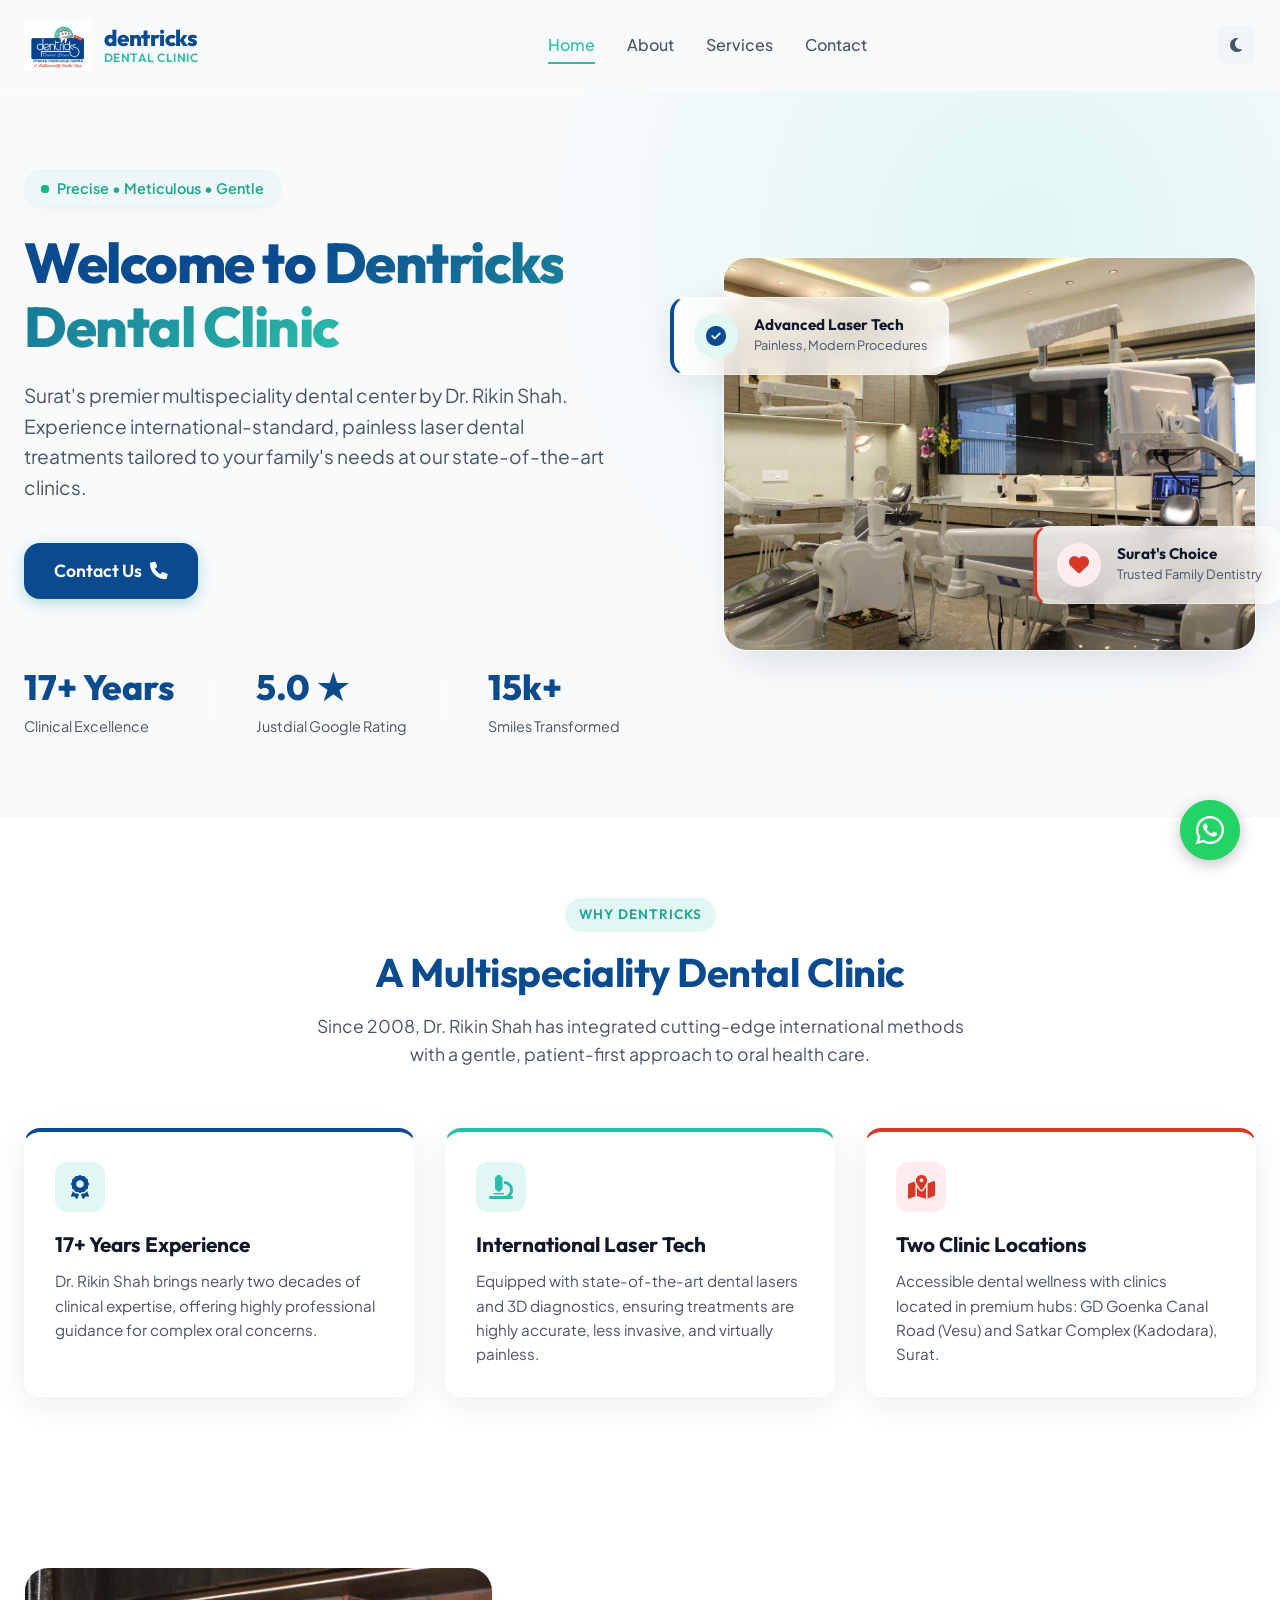
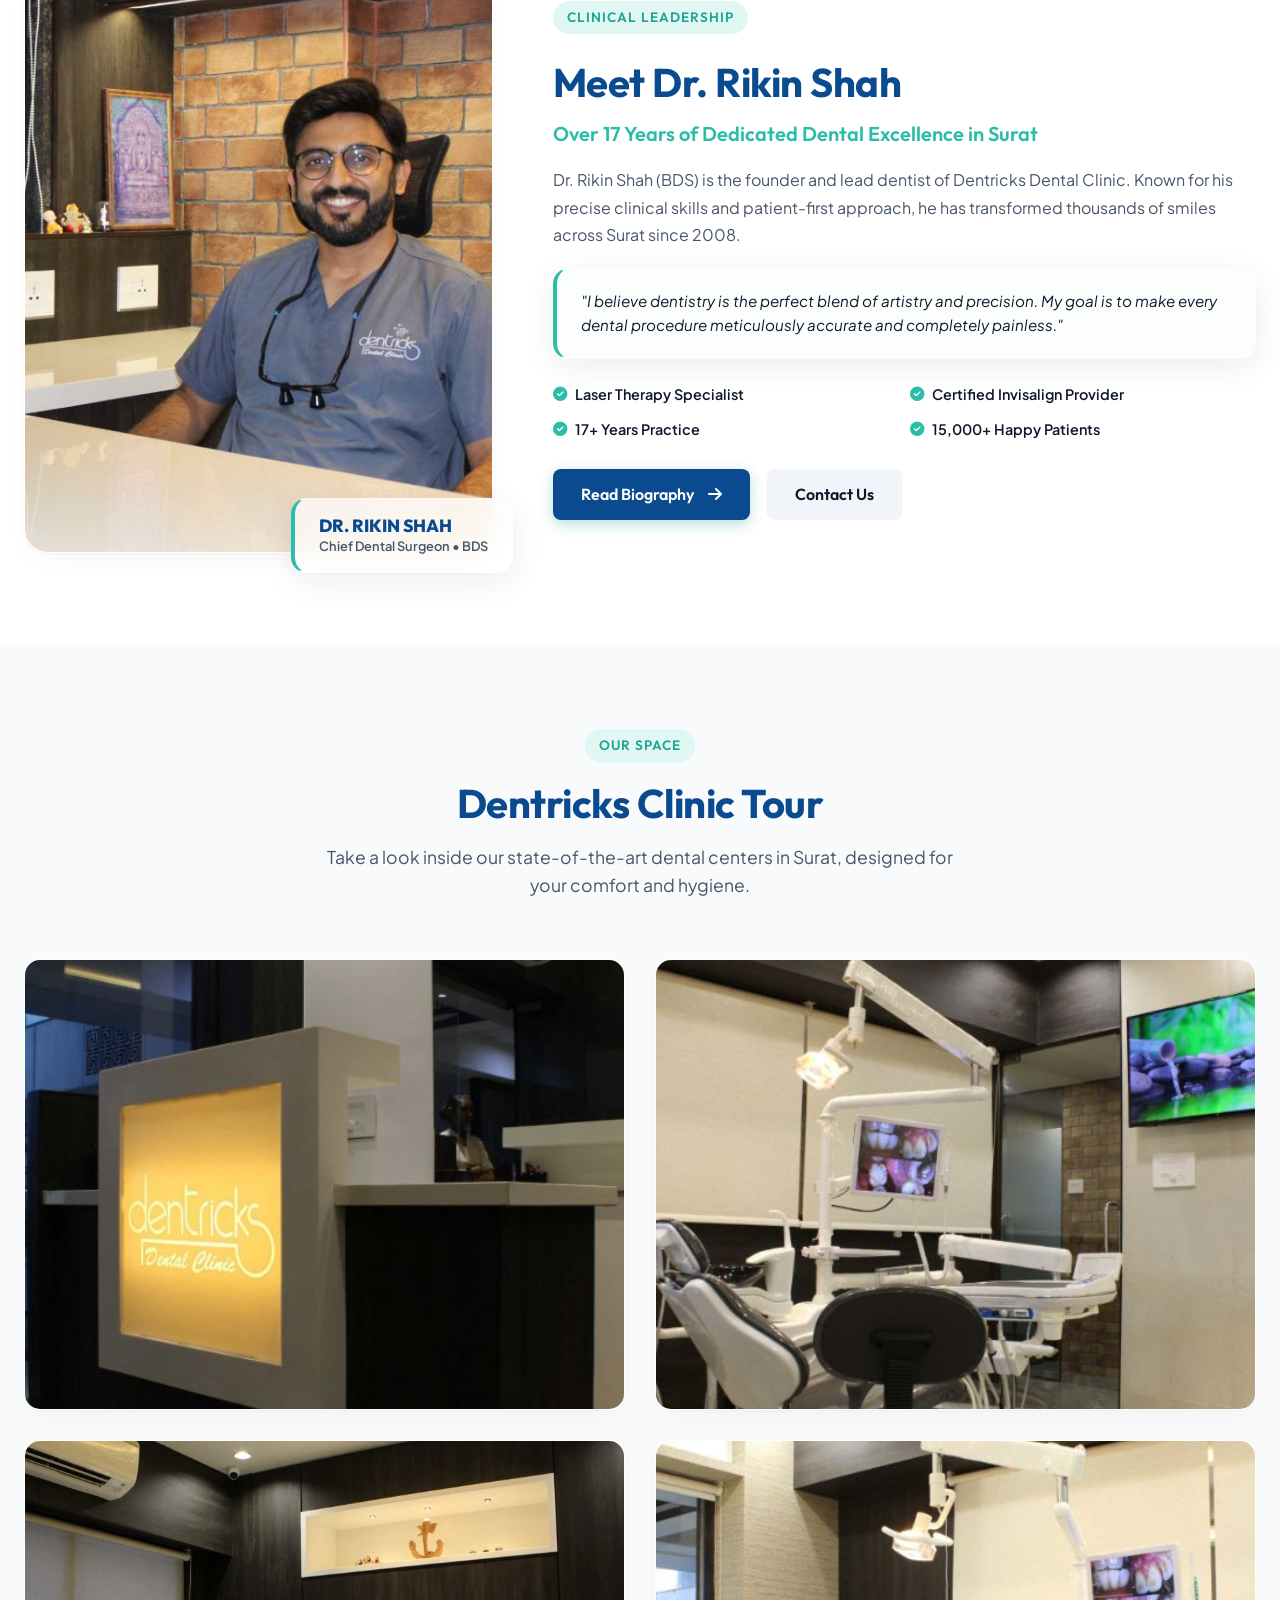
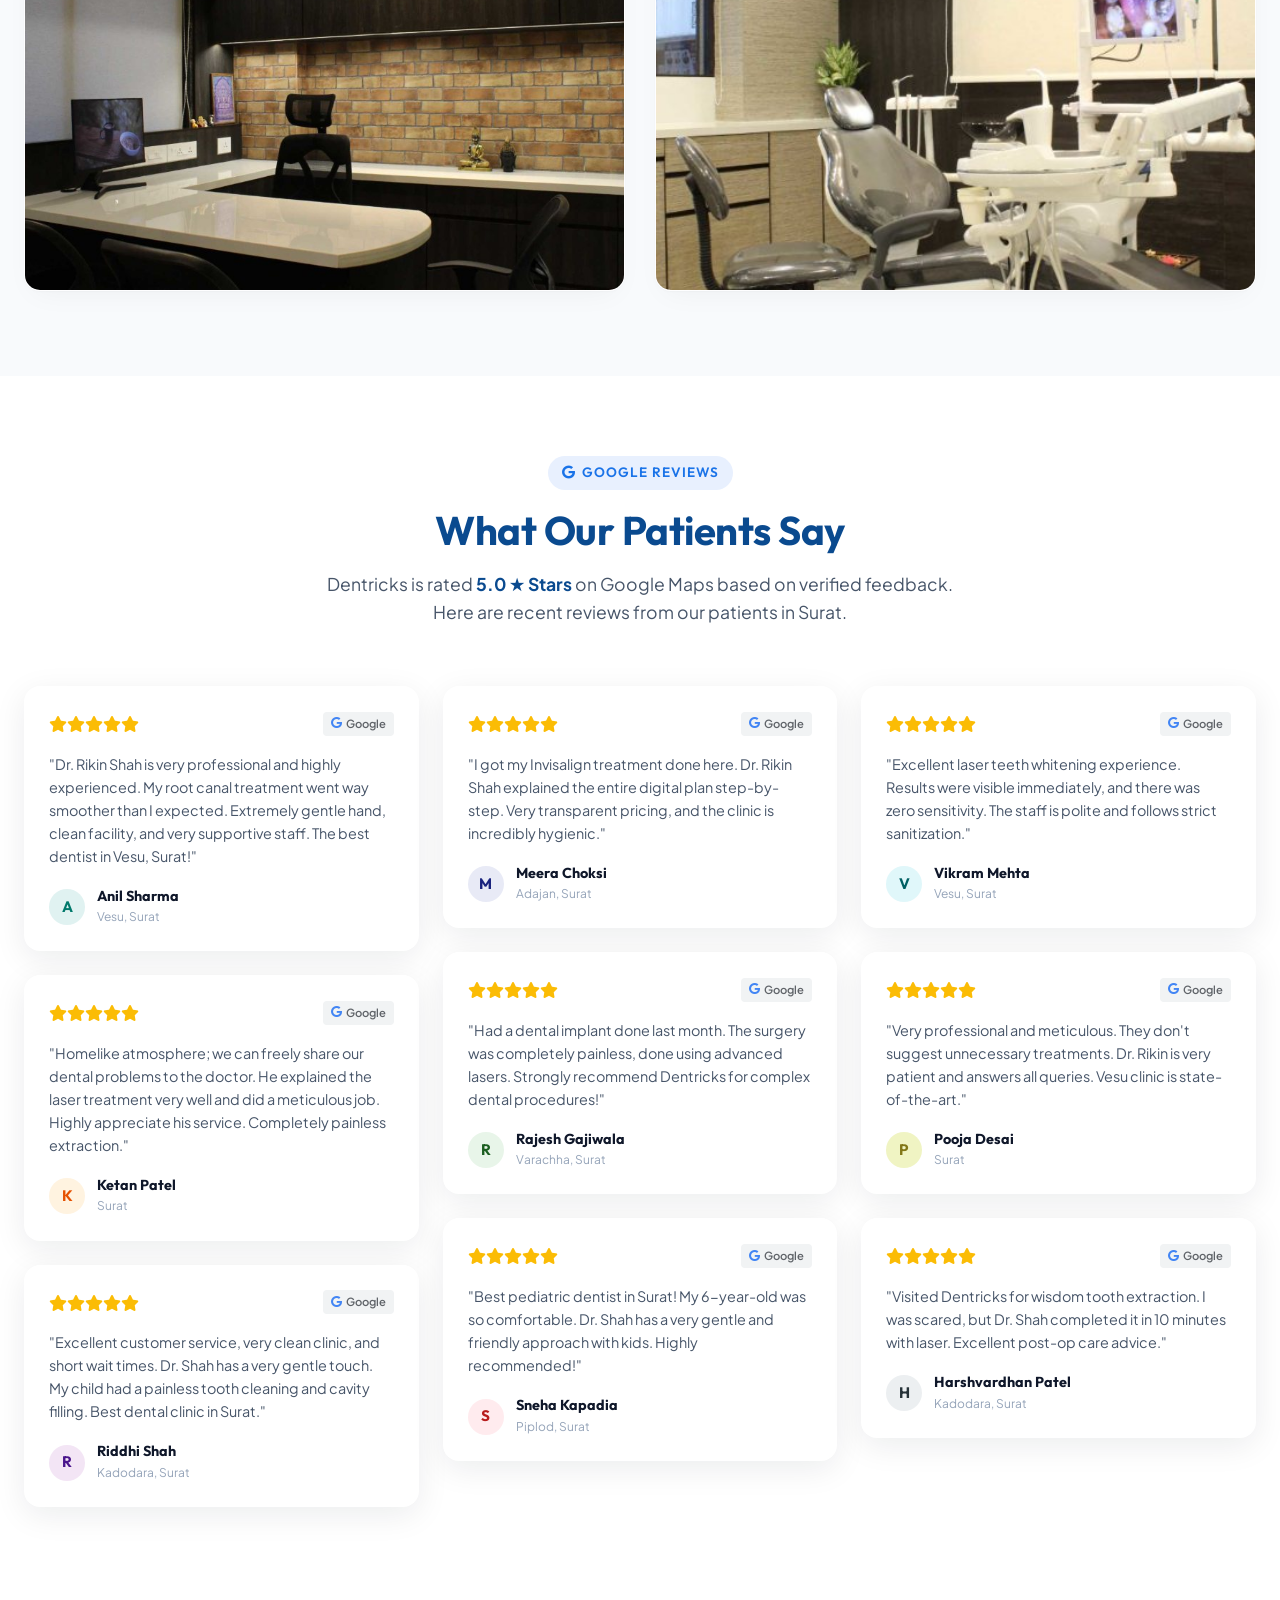
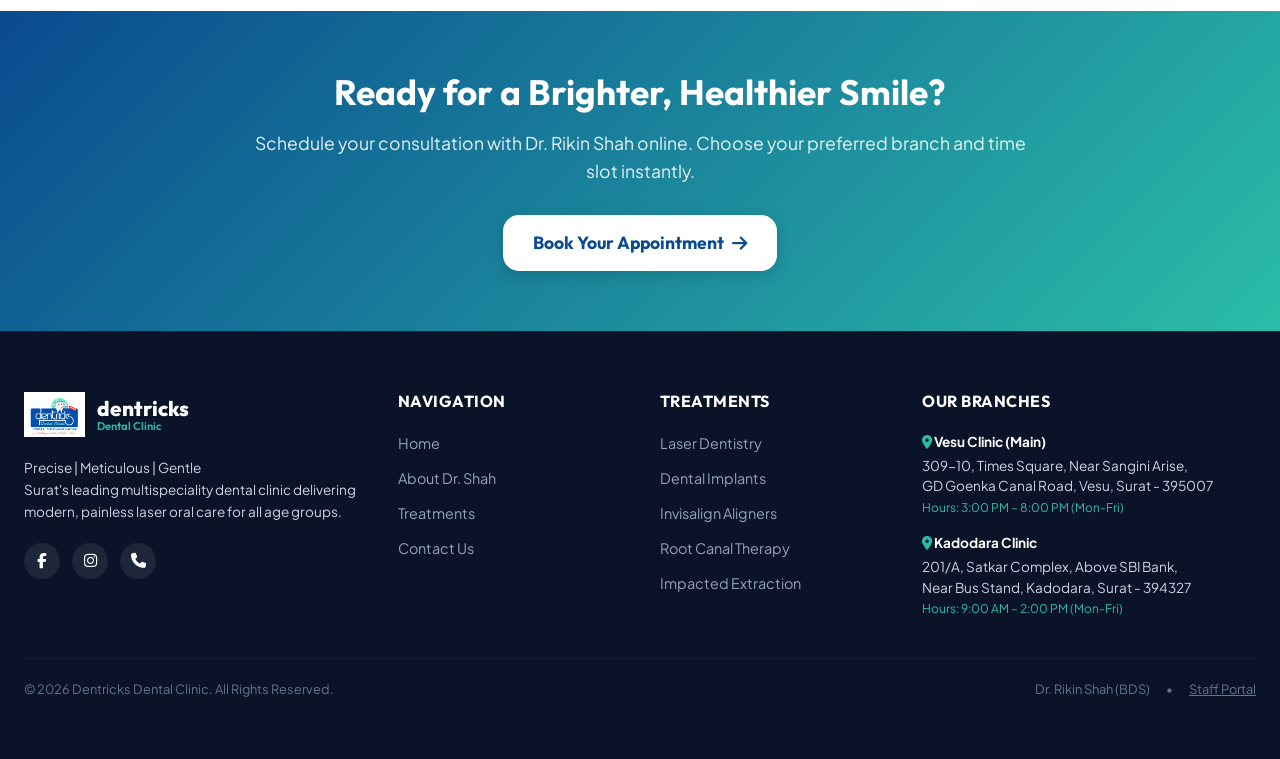
==== commit 446f770e: "Remove Book Appointment button from header and rename Book & Contact to Contact across pages" ====
--- a/index.html
+++ b/index.html
@@ -36,14 +36,13 @@
                 <a href="index.html" class="nav-link active">Home</a>
                 <a href="about.html" class="nav-link">About</a>
                 <a href="services.html" class="nav-link">Services</a>
-                <a href="contact.html" class="nav-link">Book & Contact</a>
+                <a href="contact.html" class="nav-link">Contact</a>
             </nav>
             
             <div class="header-actions">
                 <button class="theme-toggle" id="theme-toggle-btn" aria-label="Toggle light/dark theme">
                     <i class="fa-solid fa-moon"></i>
                 </button>
-                <a href="contact.html" class="btn btn-primary nav-cta" style="background-color: var(--primary-deep);">Book Appointment</a>
                 <button class="mobile-menu-btn" id="mobile-menu-btn" aria-label="Open mobile menu">
                     <span class="bar"></span>
                     <span class="bar"></span>
@@ -193,7 +192,7 @@
                     <!-- CTA Actions -->
                     <div style="display: flex; gap: 16px;">
                         <a href="about.html" class="btn btn-primary" style="background-color: var(--primary-deep); padding: 12px 28px;">Read Biography <i class="fa-solid fa-arrow-right" style="margin-left: 6px;"></i></a>
-                        <a href="contact.html" class="btn btn-secondary" style="padding: 12px 28px;">Book Appointment</a>
+                        <a href="contact.html" class="btn btn-secondary" style="padding: 12px 28px;">Contact Us</a>
                     </div>
                 </div>
             </div>
@@ -457,7 +456,7 @@
                     <li><a href="index.html" style="color: #94a3b8; transition: color 0.2s;">Home</a></li>
                     <li><a href="about.html" style="color: #94a3b8; transition: color 0.2s;">About Dr. Shah</a></li>
                     <li><a href="services.html" style="color: #94a3b8; transition: color 0.2s;">Treatments</a></li>
-                    <li><a href="contact.html" style="color: #94a3b8; transition: color 0.2s;">Book Appointment</a></li>
+                    <li><a href="contact.html" style="color: #94a3b8; transition: color 0.2s;">Contact Us</a></li>
                 </ul>
             </div>
 
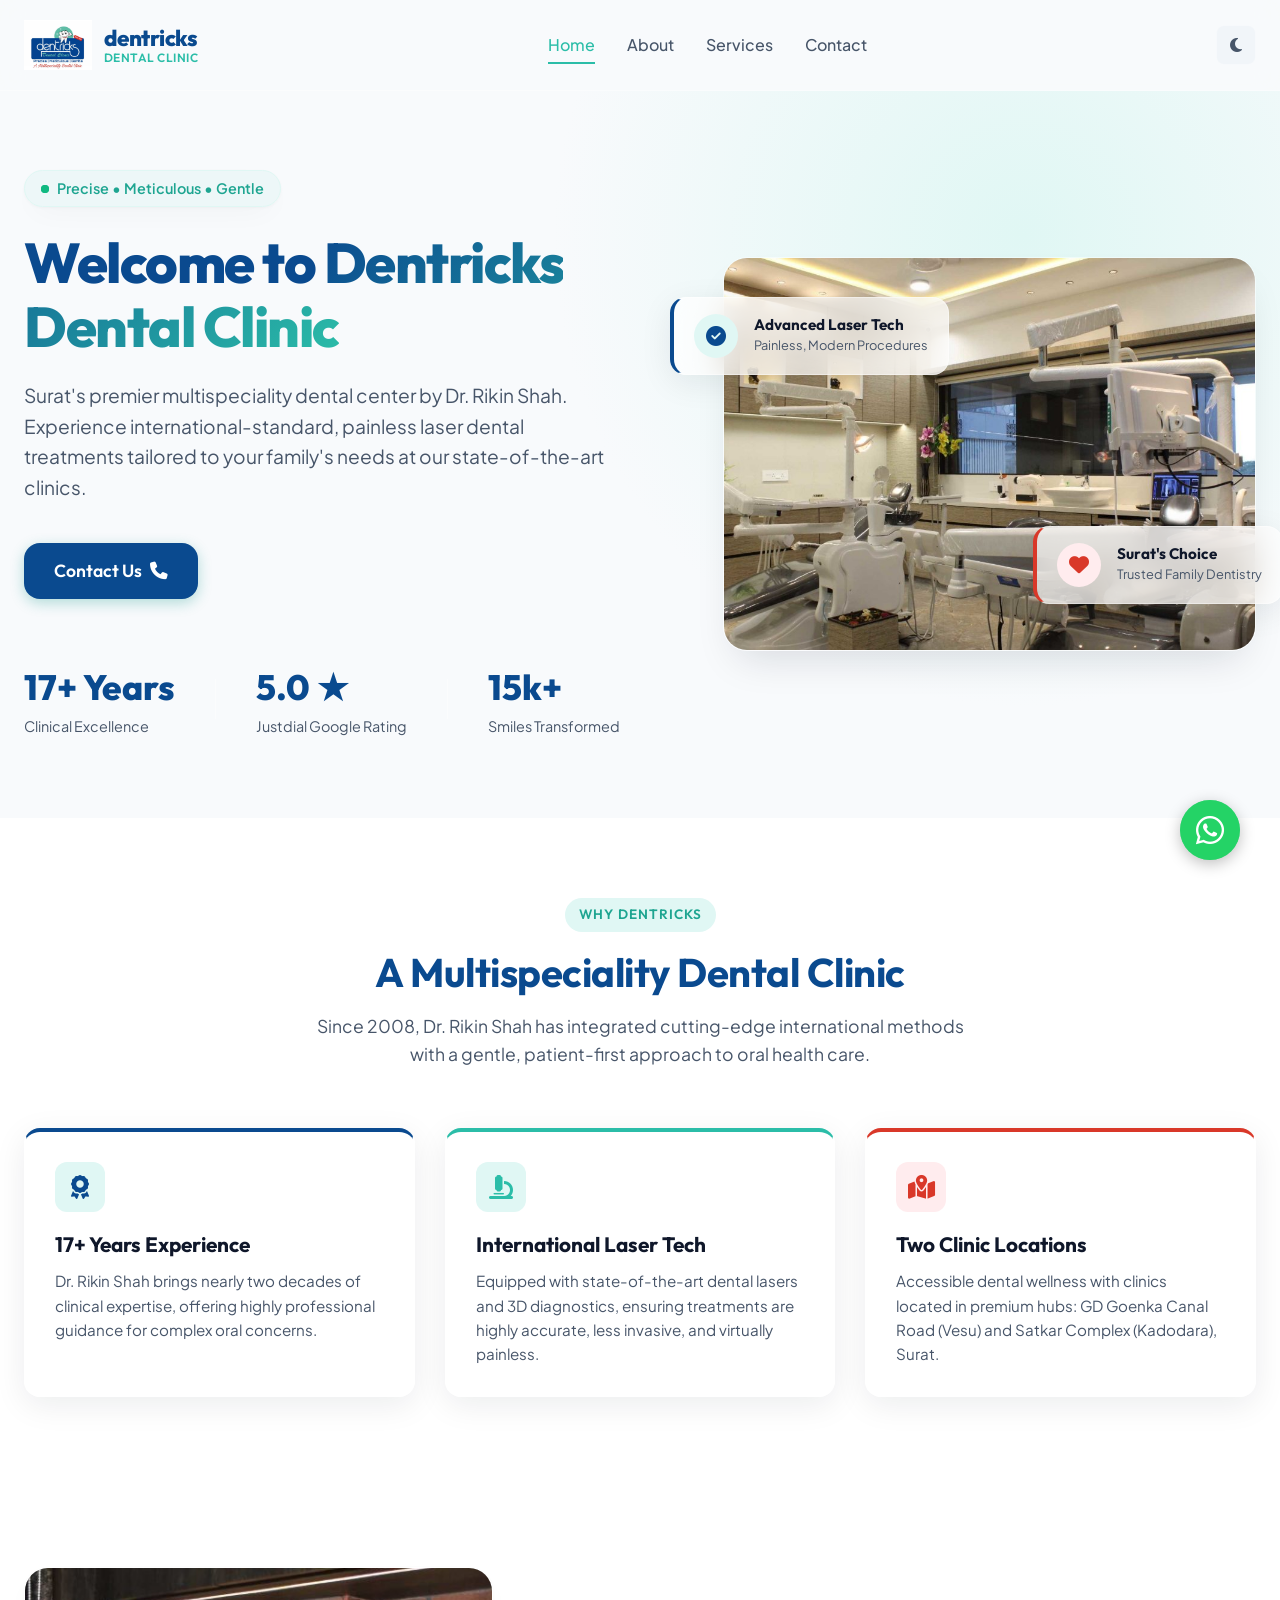
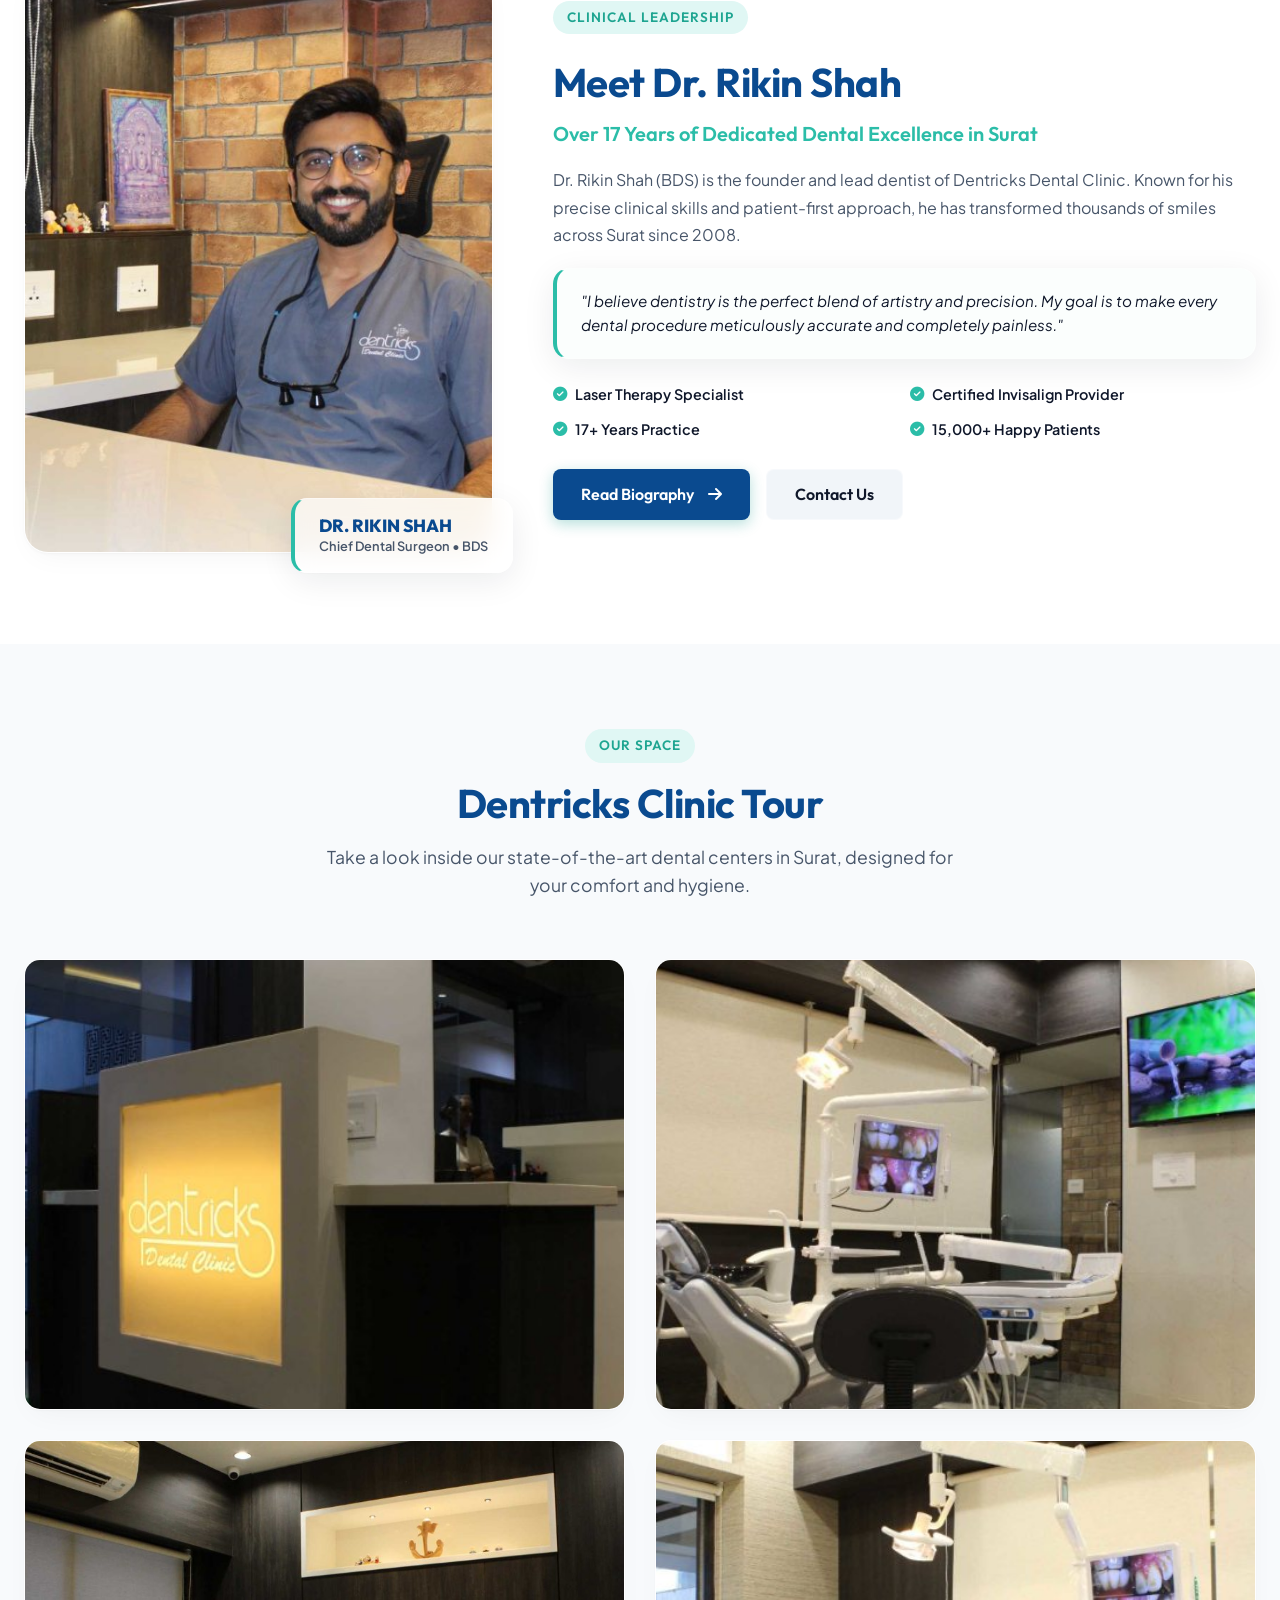
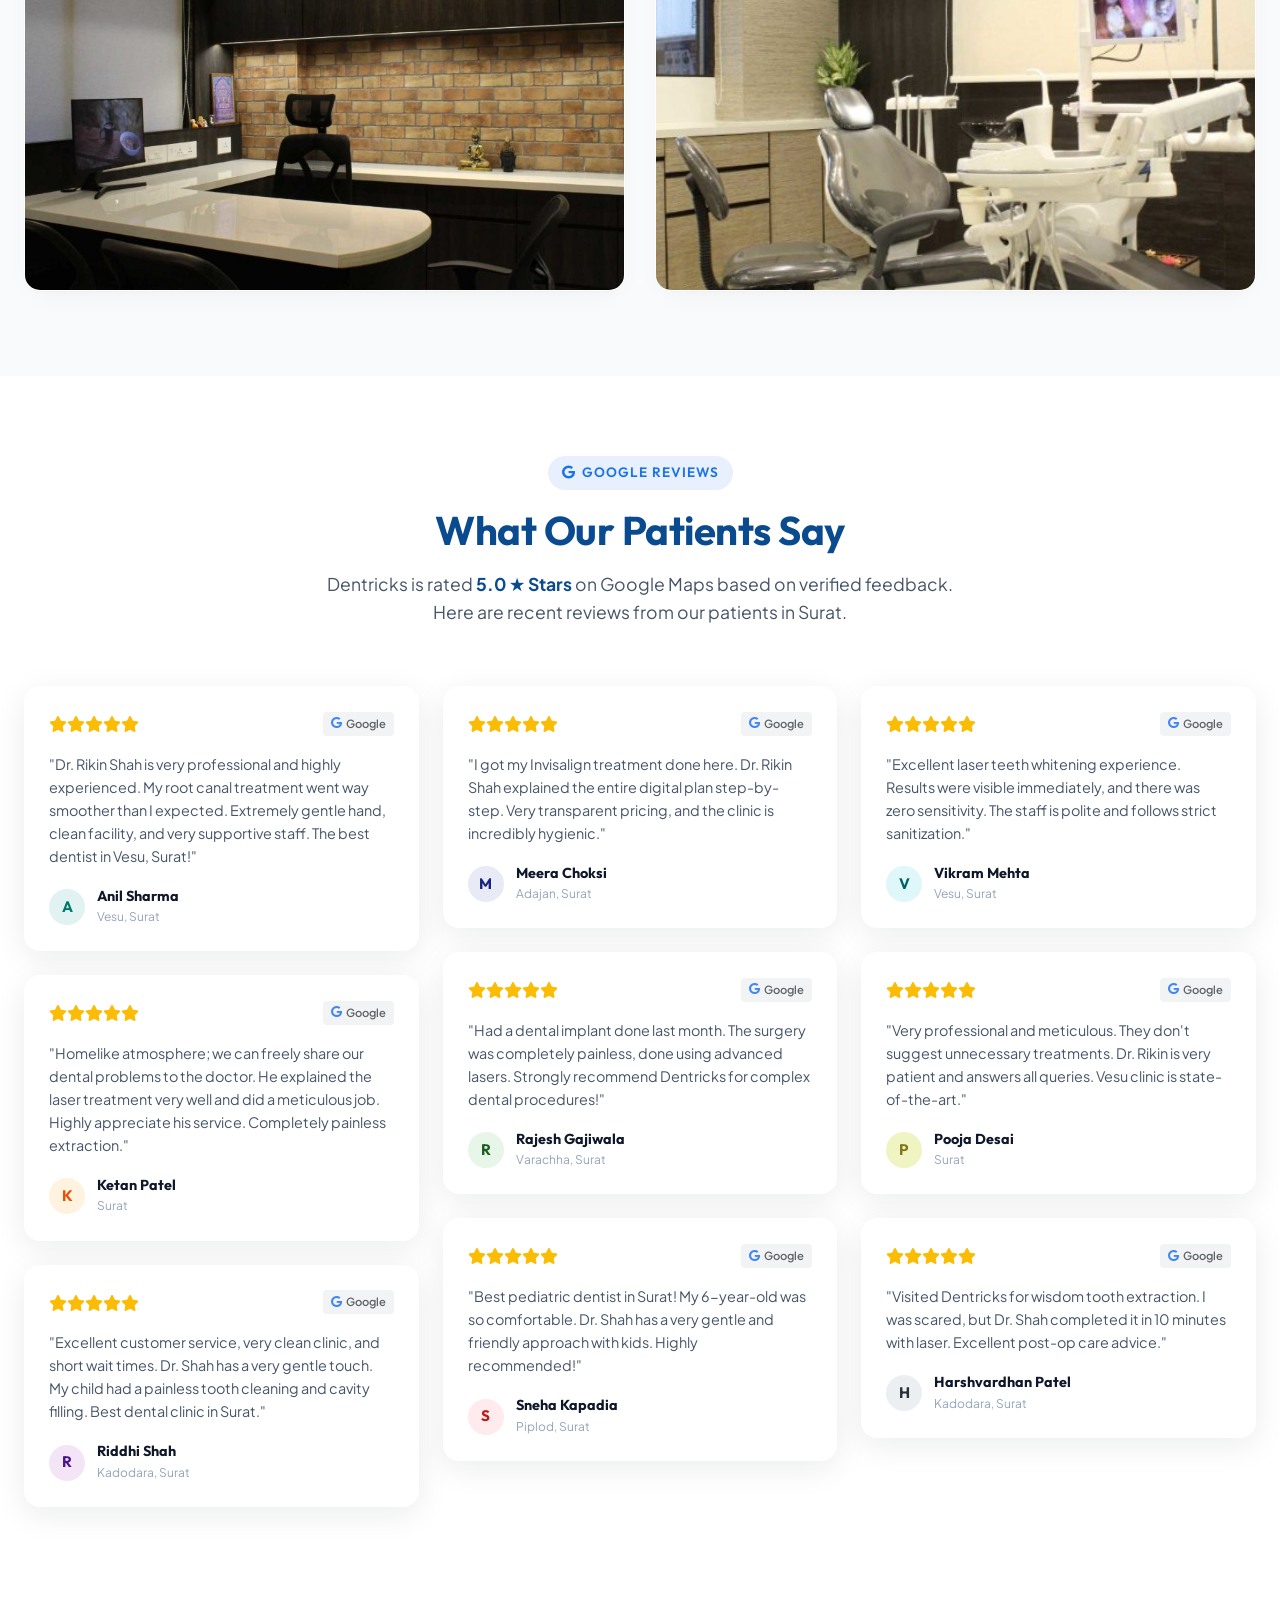
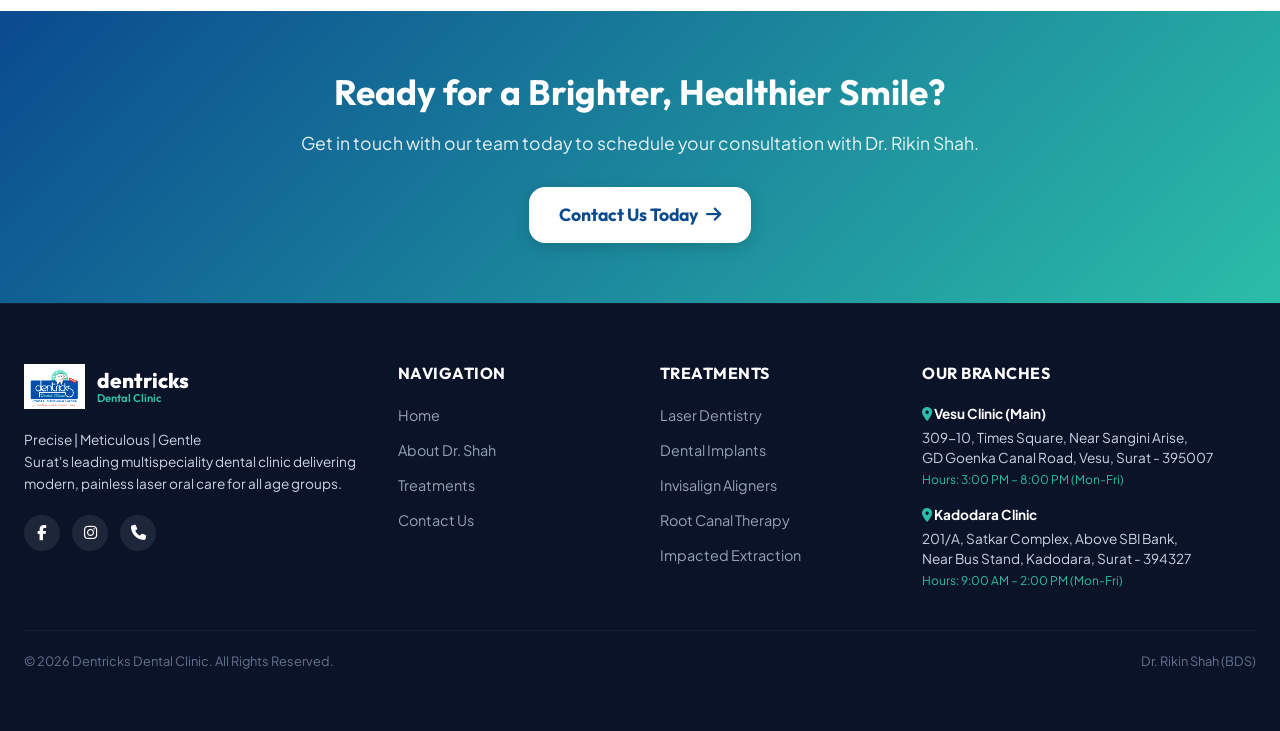
==== commit e4a3e074: "Remove booking scheduler, modals, and staff dashboard portal completely" ====
--- a/index.html
+++ b/index.html
@@ -419,12 +419,12 @@
             </div>
         </section>
 
-        <!-- Appointment Call To Action Banner -->
+        <!-- Contact Call To Action Banner -->
         <section class="cta-banner" style="background: linear-gradient(135deg, var(--primary-deep) 0%, var(--primary) 100%); color: #ffffff; padding: 60px 24px; text-align: center;">
             <div class="section-container" style="max-width: 800px;">
                 <h2 style="font-size: 2.2rem; margin-bottom: 16px; color: #ffffff;">Ready for a Brighter, Healthier Smile?</h2>
-                <p style="font-size: 1.1rem; opacity: 0.9; margin-bottom: 30px;">Schedule your consultation with Dr. Rikin Shah online. Choose your preferred branch and time slot instantly.</p>
-                <a href="contact.html" class="btn btn-secondary btn-large" style="background-color: #ffffff; color: var(--primary-deep); border: none; box-shadow: 0 4px 15px rgba(0,0,0,0.15); font-weight: 700;">Book Your Appointment <i class="fa-solid fa-arrow-right"></i></a>
+                <p style="font-size: 1.1rem; opacity: 0.9; margin-bottom: 30px;">Get in touch with our team today to schedule your consultation with Dr. Rikin Shah.</p>
+                <a href="contact.html" class="btn btn-secondary btn-large" style="background-color: #ffffff; color: var(--primary-deep); border: none; box-shadow: 0 4px 15px rgba(0,0,0,0.15); font-weight: 700;">Contact Us Today <i class="fa-solid fa-arrow-right"></i></a>
             </div>
         </section>
     </main>
@@ -494,8 +494,6 @@
             <p>&copy; 2026 Dentricks Dental Clinic. All Rights Reserved.</p>
             <p style="display: flex; gap: 16px;">
                 <span>Dr. Rikin Shah (BDS)</span>
-                <span>•</span>
-                <a href="#" id="staff-portal-link" style="color: #64748b; text-decoration: underline;">Staff Portal</a>
             </p>
         </div>
     </footer>
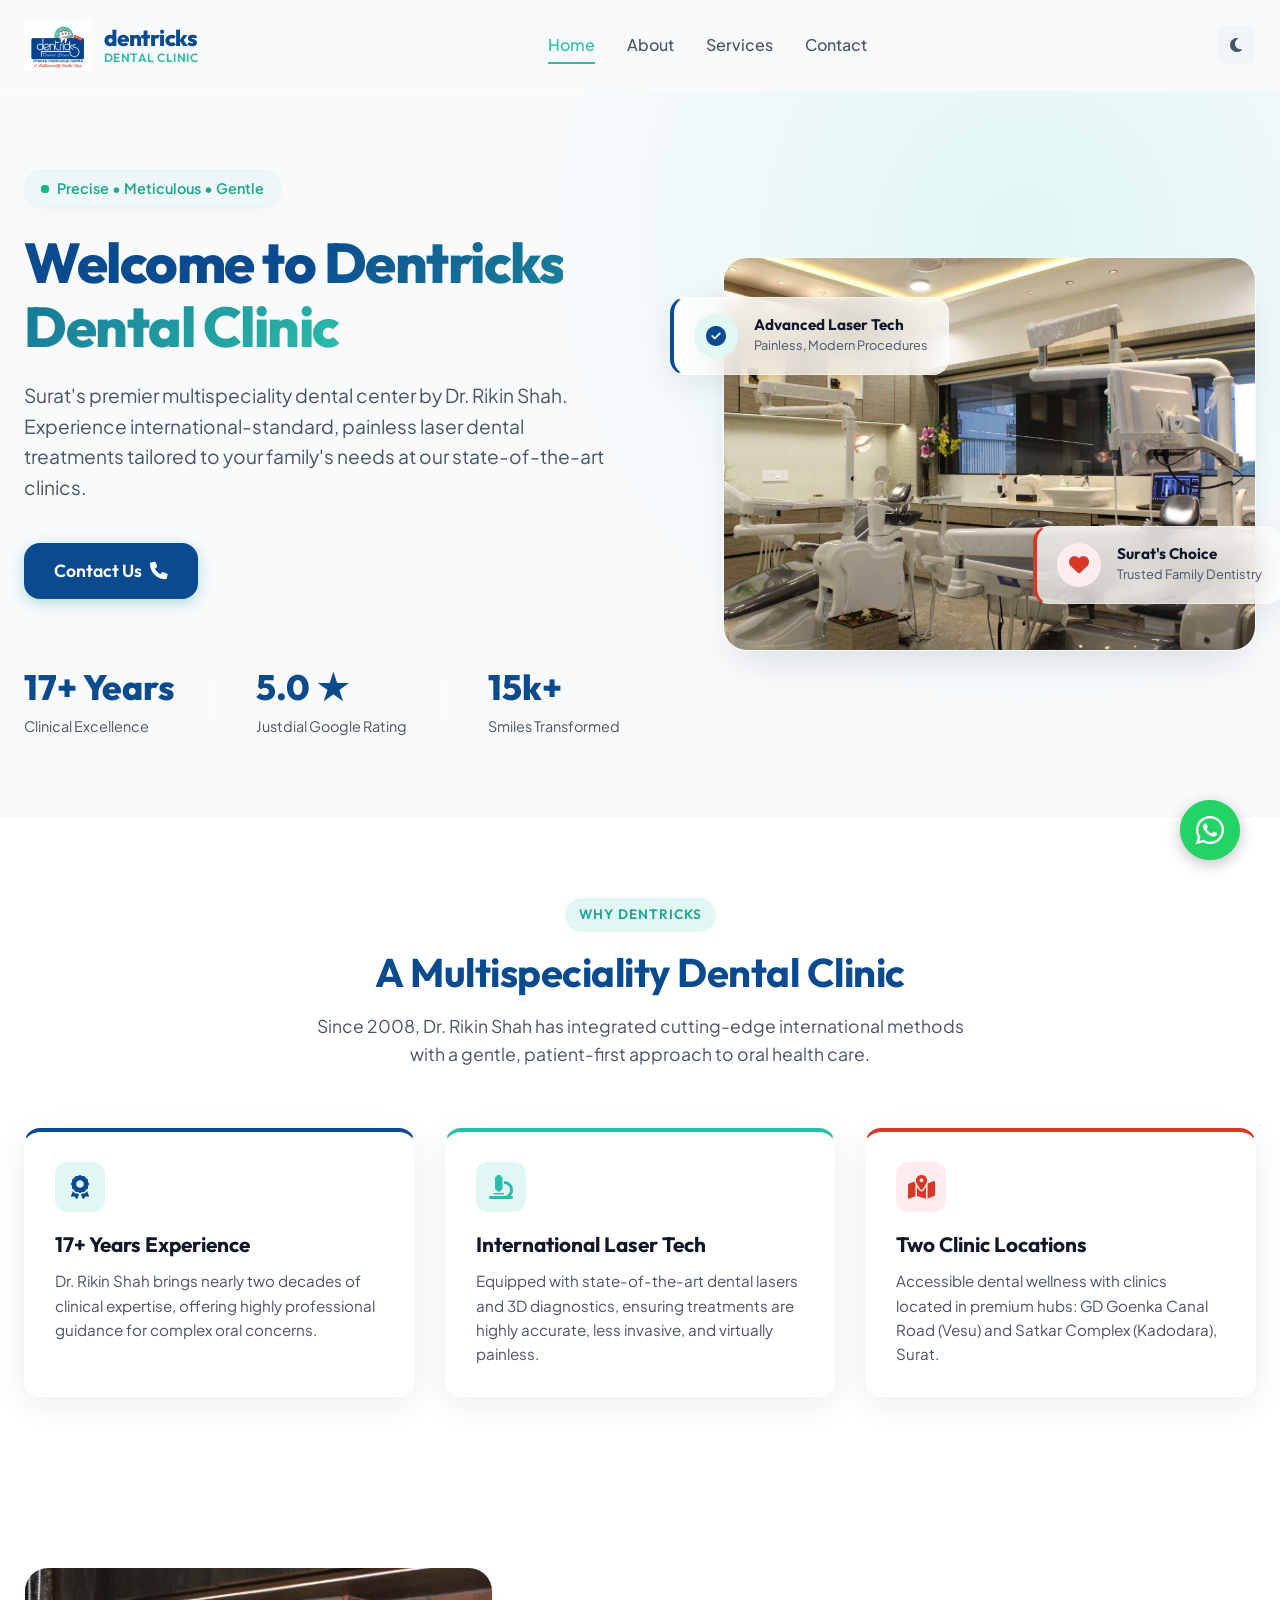
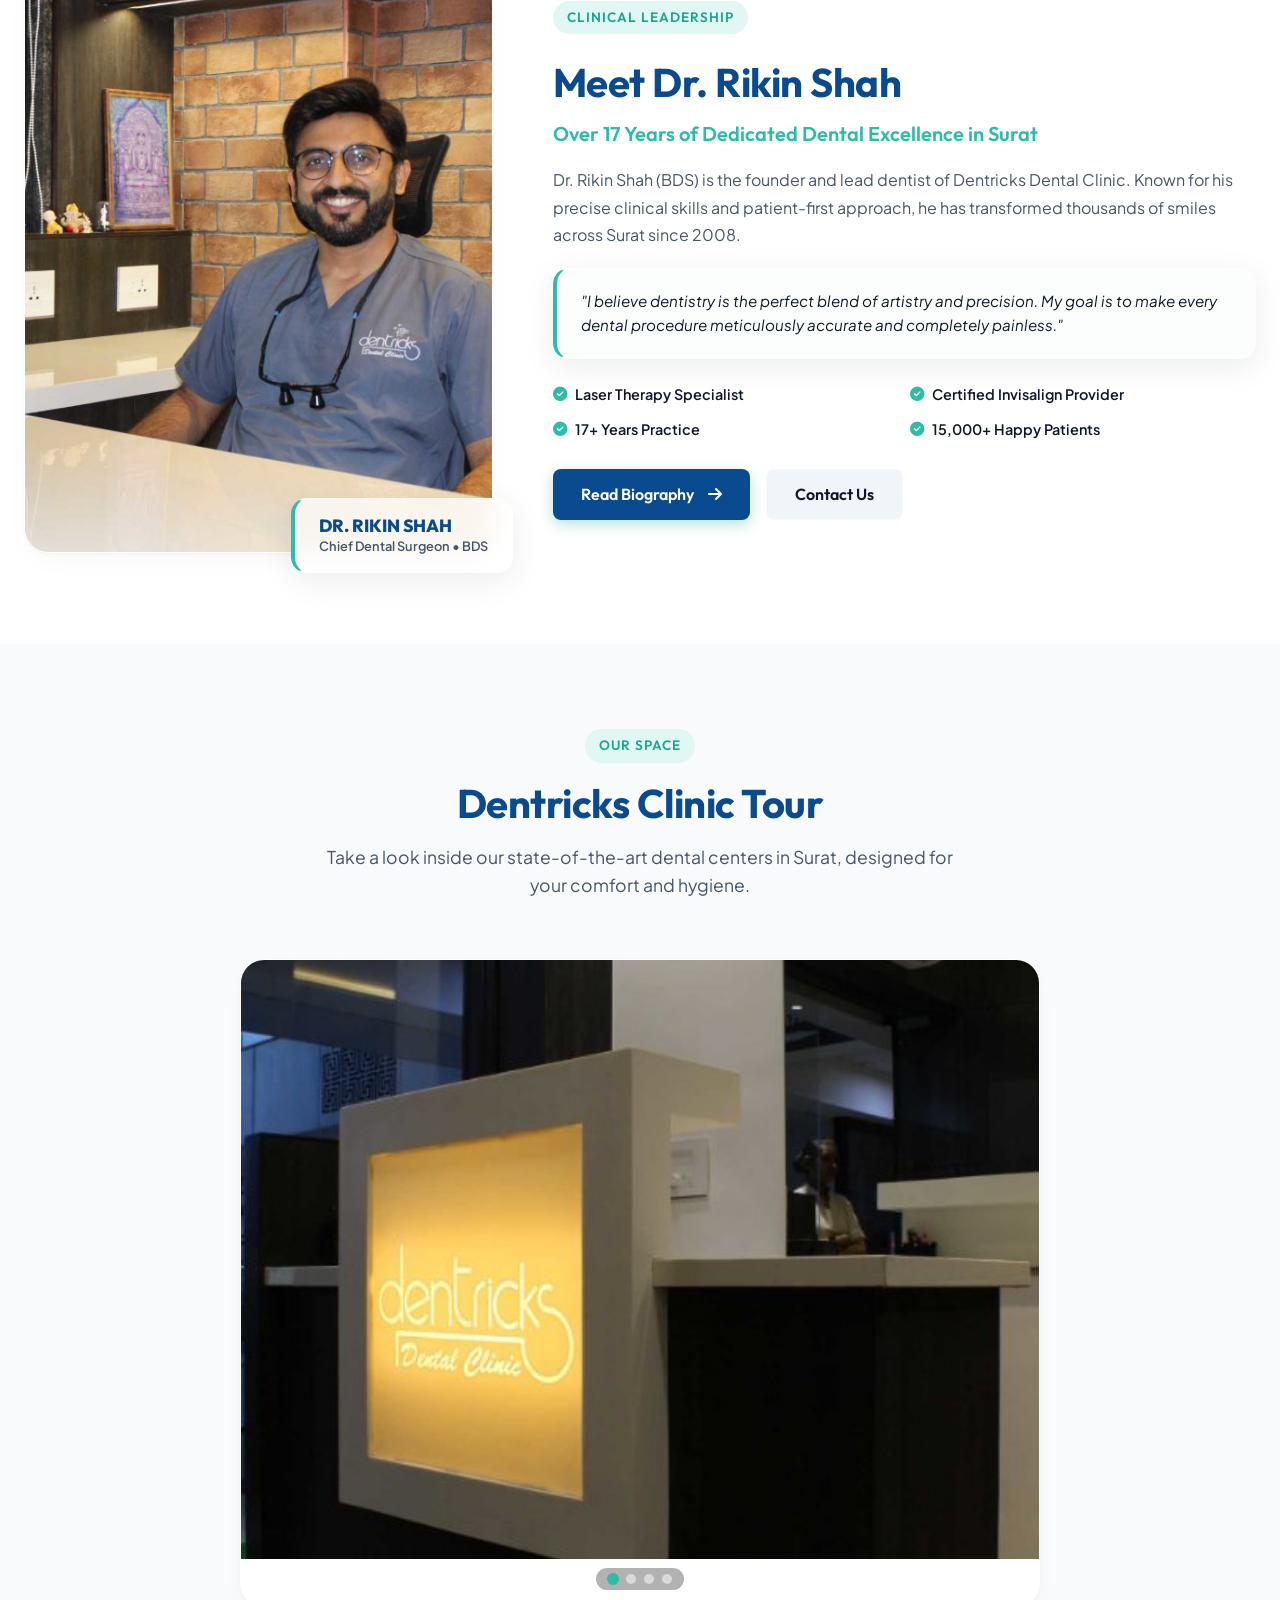
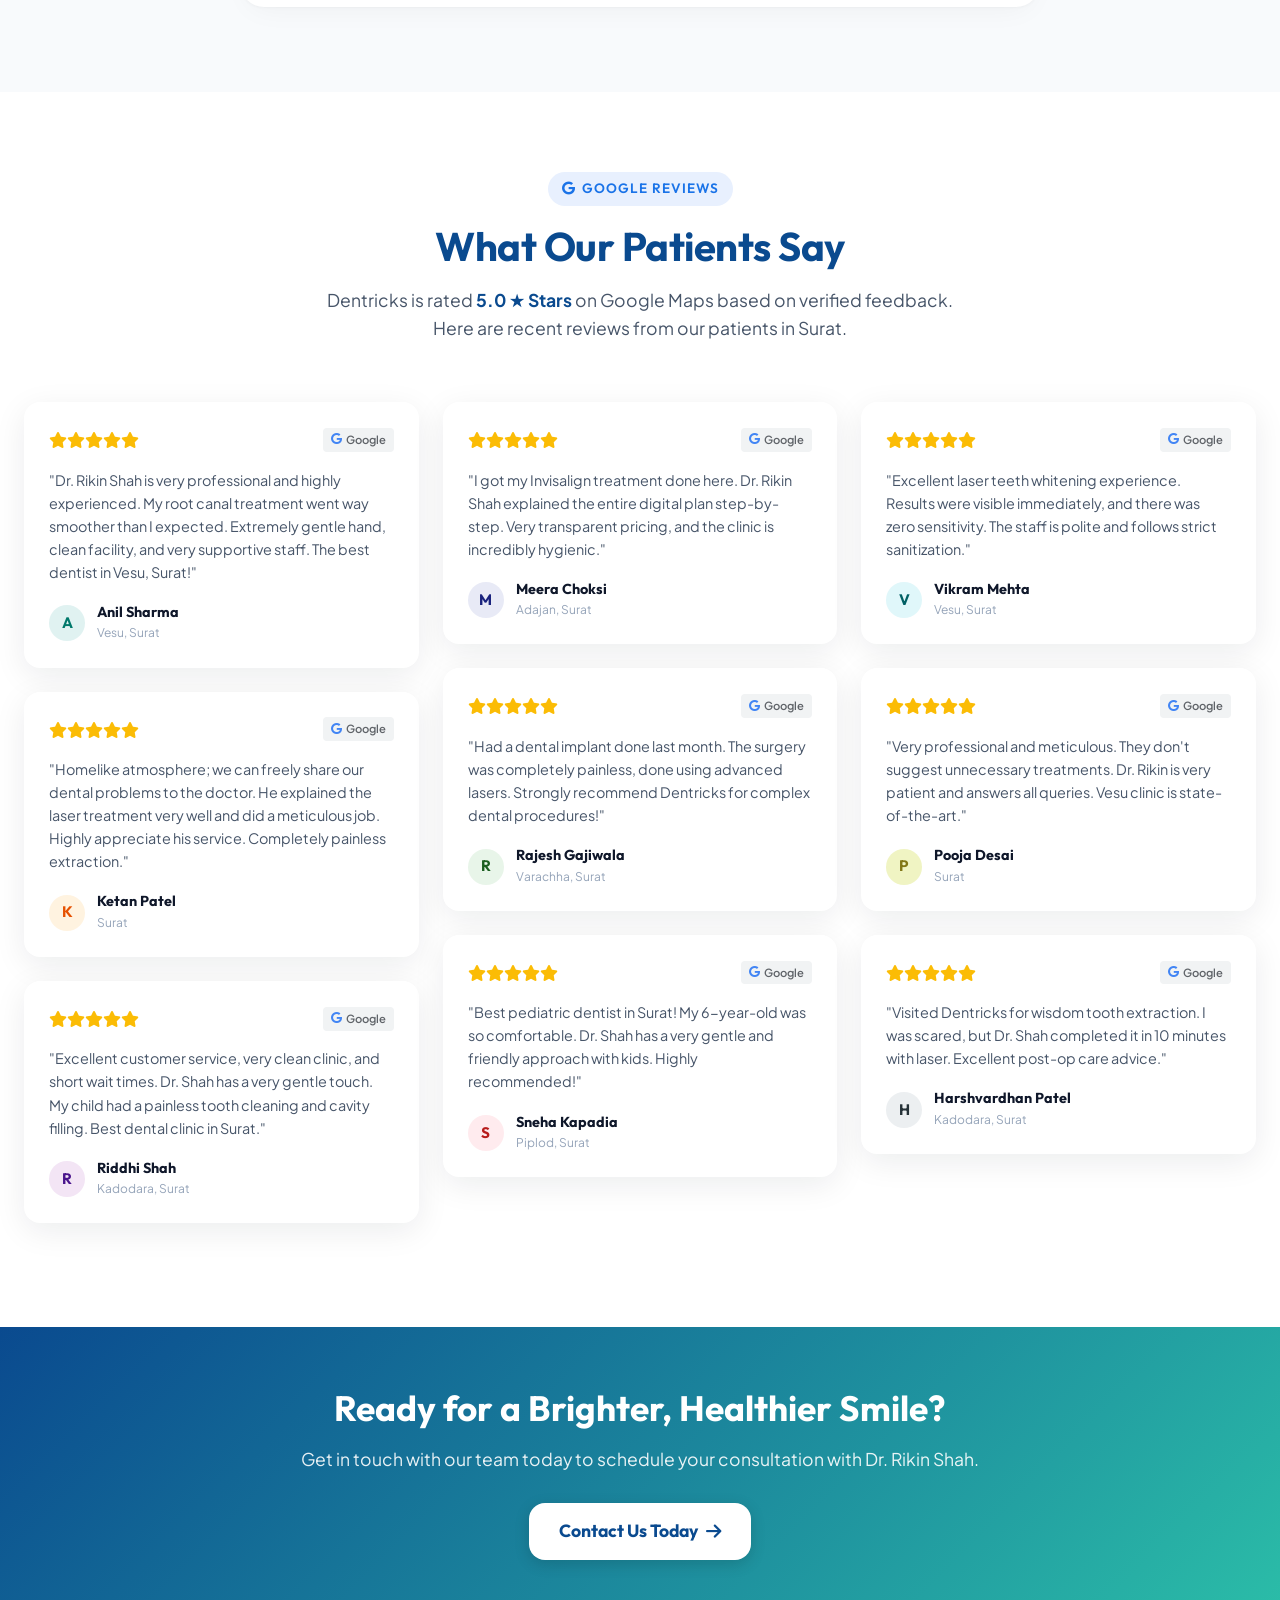
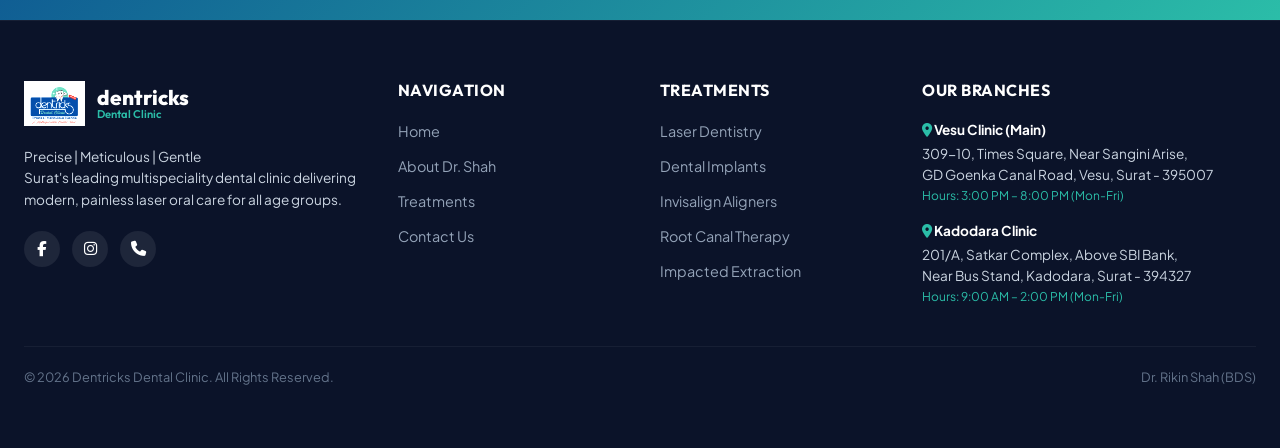
==== commit 634bd0c4: "Replace Home page static clinic tour grid with interactive image slider carousel" ====
--- a/index.html
+++ b/index.html
@@ -207,38 +207,43 @@
                     <p class="section-subtitle">Take a look inside our state-of-the-art dental centers in Surat, designed for your comfort and hygiene.</p>
                 </div>
                 
-                <div class="clinic-gallery-grid">
-                    <!-- Photo 1 -->
-                    <div class="gallery-item glass-card">
-                        <img src="assets/gallery_1.jpg" alt="Dentricks Reception Desk">
-                        <div class="gallery-caption">
-                            <h4>Branded Reception Desk</h4>
-                            <p>Warm welcome & helper desk</p>
-                        </div>
-                    </div>
-                    <!-- Photo 2 -->
-                    <div class="gallery-item glass-card">
-                        <img src="assets/gallery_2.jpg" alt="Dentricks Treatment Room 1">
-                        <div class="gallery-caption">
-                            <h4>Laser Surgery Operatory</h4>
-                            <p>Advanced treatment room setup</p>
-                        </div>
-                    </div>
-                    <!-- Photo 3 -->
-                    <div class="gallery-item glass-card">
-                        <img src="assets/gallery_3.jpg" alt="Dentricks Consultation Office">
-                        <div class="gallery-caption">
-                            <h4>Dr. Shah's Consultation Room</h4>
-                            <p>Private discussion & diagnostics space</p>
-                        </div>
-                    </div>
-                    <!-- Photo 4 -->
-                    <div class="gallery-item glass-card">
-                        <img src="assets/gallery_4.jpg" alt="Dentricks Treatment Room 2">
-                        <div class="gallery-caption">
-                            <h4>Modern Patient Treatment Lounge</h4>
-                            <p>Ergonomic design for patient comfort</p>
-                        </div>
+                <div class="clinic-carousel-container" style="position: relative; overflow: hidden; border-radius: var(--border-radius-lg); box-shadow: var(--card-shadow); border: 1px solid var(--glass-border); margin: 40px auto 0 auto; max-width: 800px;">
+                    <div class="clinic-carousel-track" id="home-clinic-carousel-track" style="display: flex; transition: transform 0.5s ease; width: 100%;">
+                        <div class="clinic-carousel-slide" style="min-width: 100%; position: relative;">
+                            <img src="assets/gallery_1.jpg" alt="Dentricks Reception Desk" style="width: 100%; display: block; aspect-ratio: 4/3; object-fit: cover;">
+                            <div class="gallery-caption" style="position: absolute; bottom: 0; left: 0; right: 0; background: linear-gradient(transparent, rgba(0,0,0,0.8)); color: white; padding: 20px; text-align: left;">
+                                <h4 style="color: white; font-weight: 700; margin-bottom: 4px;">Branded Reception Desk</h4>
+                                <p style="color: rgba(255,255,255,0.8); font-size: 0.9rem; margin: 0;">Warm welcome & helper desk</p>
+                            </div>
+                        </div>
+                        <div class="clinic-carousel-slide" style="min-width: 100%; position: relative;">
+                            <img src="assets/gallery_2.jpg" alt="Laser Surgery Operatory" style="width: 100%; display: block; aspect-ratio: 4/3; object-fit: cover;">
+                            <div class="gallery-caption" style="position: absolute; bottom: 0; left: 0; right: 0; background: linear-gradient(transparent, rgba(0,0,0,0.8)); color: white; padding: 20px; text-align: left;">
+                                <h4 style="color: white; font-weight: 700; margin-bottom: 4px;">Laser Surgery Operatory</h4>
+                                <p style="color: rgba(255,255,255,0.8); font-size: 0.9rem; margin: 0;">Advanced treatment room setup</p>
+                            </div>
+                        </div>
+                        <div class="clinic-carousel-slide" style="min-width: 100%; position: relative;">
+                            <img src="assets/gallery_3.jpg" alt="Dr. Shah's Consultation Room" style="width: 100%; display: block; aspect-ratio: 4/3; object-fit: cover;">
+                            <div class="gallery-caption" style="position: absolute; bottom: 0; left: 0; right: 0; background: linear-gradient(transparent, rgba(0,0,0,0.8)); color: white; padding: 20px; text-align: left;">
+                                <h4 style="color: white; font-weight: 700; margin-bottom: 4px;">Dr. Shah's Consultation Room</h4>
+                                <p style="color: rgba(255,255,255,0.8); font-size: 0.9rem; margin: 0;">Private discussion & diagnostics space</p>
+                            </div>
+                        </div>
+                        <div class="clinic-carousel-slide" style="min-width: 100%; position: relative;">
+                            <img src="assets/gallery_4.jpg" alt="Modern Patient Treatment Lounge" style="width: 100%; display: block; aspect-ratio: 4/3; object-fit: cover;">
+                            <div class="gallery-caption" style="position: absolute; bottom: 0; left: 0; right: 0; background: linear-gradient(transparent, rgba(0,0,0,0.8)); color: white; padding: 20px; text-align: left;">
+                                <h4 style="color: white; font-weight: 700; margin-bottom: 4px;">Modern Patient Treatment Lounge</h4>
+                                <p style="color: rgba(255,255,255,0.8); font-size: 0.9rem; margin: 0;">Ergonomic design for patient comfort</p>
+                            </div>
+                        </div>
+                    </div>
+                    <!-- Indicators/Dots -->
+                    <div class="carousel-dots" id="home-clinic-carousel-dots" style="position: absolute; bottom: 16px; left: 50%; transform: translateX(-50%); display: flex; gap: 8px; z-index: 10;">
+                        <span class="carousel-dot active" data-slide="0" style="width: 10px; height: 10px; border-radius: 50%; background-color: var(--primary); cursor: pointer; transition: background-color 0.3s;"></span>
+                        <span class="carousel-dot" data-slide="1" style="width: 10px; height: 10px; border-radius: 50%; background-color: rgba(255,255,255,0.5); cursor: pointer; transition: background-color 0.3s;"></span>
+                        <span class="carousel-dot" data-slide="2" style="width: 10px; height: 10px; border-radius: 50%; background-color: rgba(255,255,255,0.5); cursor: pointer; transition: background-color 0.3s;"></span>
+                        <span class="carousel-dot" data-slide="3" style="width: 10px; height: 10px; border-radius: 50%; background-color: rgba(255,255,255,0.5); cursor: pointer; transition: background-color 0.3s;"></span>
                     </div>
                 </div>
             </div>
--- a/styles.css
+++ b/styles.css
@@ -2835,3 +2835,73 @@
     }
 }
 
+/* About Clinic Carousel Section */
+.about-clinic-grid {
+    display: grid;
+    grid-template-columns: 1fr 1fr;
+    gap: 48px;
+    align-items: center;
+}
+
+.clinic-carousel-container {
+    position: relative;
+    overflow: hidden;
+    border-radius: var(--border-radius-lg);
+    box-shadow: var(--card-shadow);
+    border: 1px solid var(--glass-border);
+    background: var(--bg-secondary);
+}
+
+.clinic-carousel-track {
+    display: flex;
+    transition: transform 0.5s cubic-bezier(0.4, 0, 0.2, 1);
+    width: 100%;
+}
+
+.clinic-carousel-slide {
+    min-width: 100%;
+    flex-shrink: 0;
+}
+
+.clinic-carousel-slide img {
+    width: 100%;
+    display: block;
+    aspect-ratio: 4/3;
+    object-fit: cover;
+}
+
+.carousel-dots {
+    position: absolute;
+    bottom: 16px;
+    left: 50%;
+    transform: translateX(-50%);
+    display: flex;
+    gap: 10px;
+    z-index: 10;
+    background: rgba(0, 0, 0, 0.3);
+    padding: 6px 12px;
+    border-radius: 20px;
+    backdrop-filter: blur(4px);
+}
+
+.carousel-dot {
+    width: 10px;
+    height: 10px;
+    border-radius: 50%;
+    background-color: rgba(255, 255, 255, 0.4);
+    cursor: pointer;
+    transition: all 0.3s ease;
+}
+
+.carousel-dot.active {
+    background-color: var(--primary);
+    transform: scale(1.2);
+}
+
+@media (max-width: 768px) {
+    .about-clinic-grid {
+        grid-template-columns: 1fr;
+        gap: 32px;
+    }
+}
+
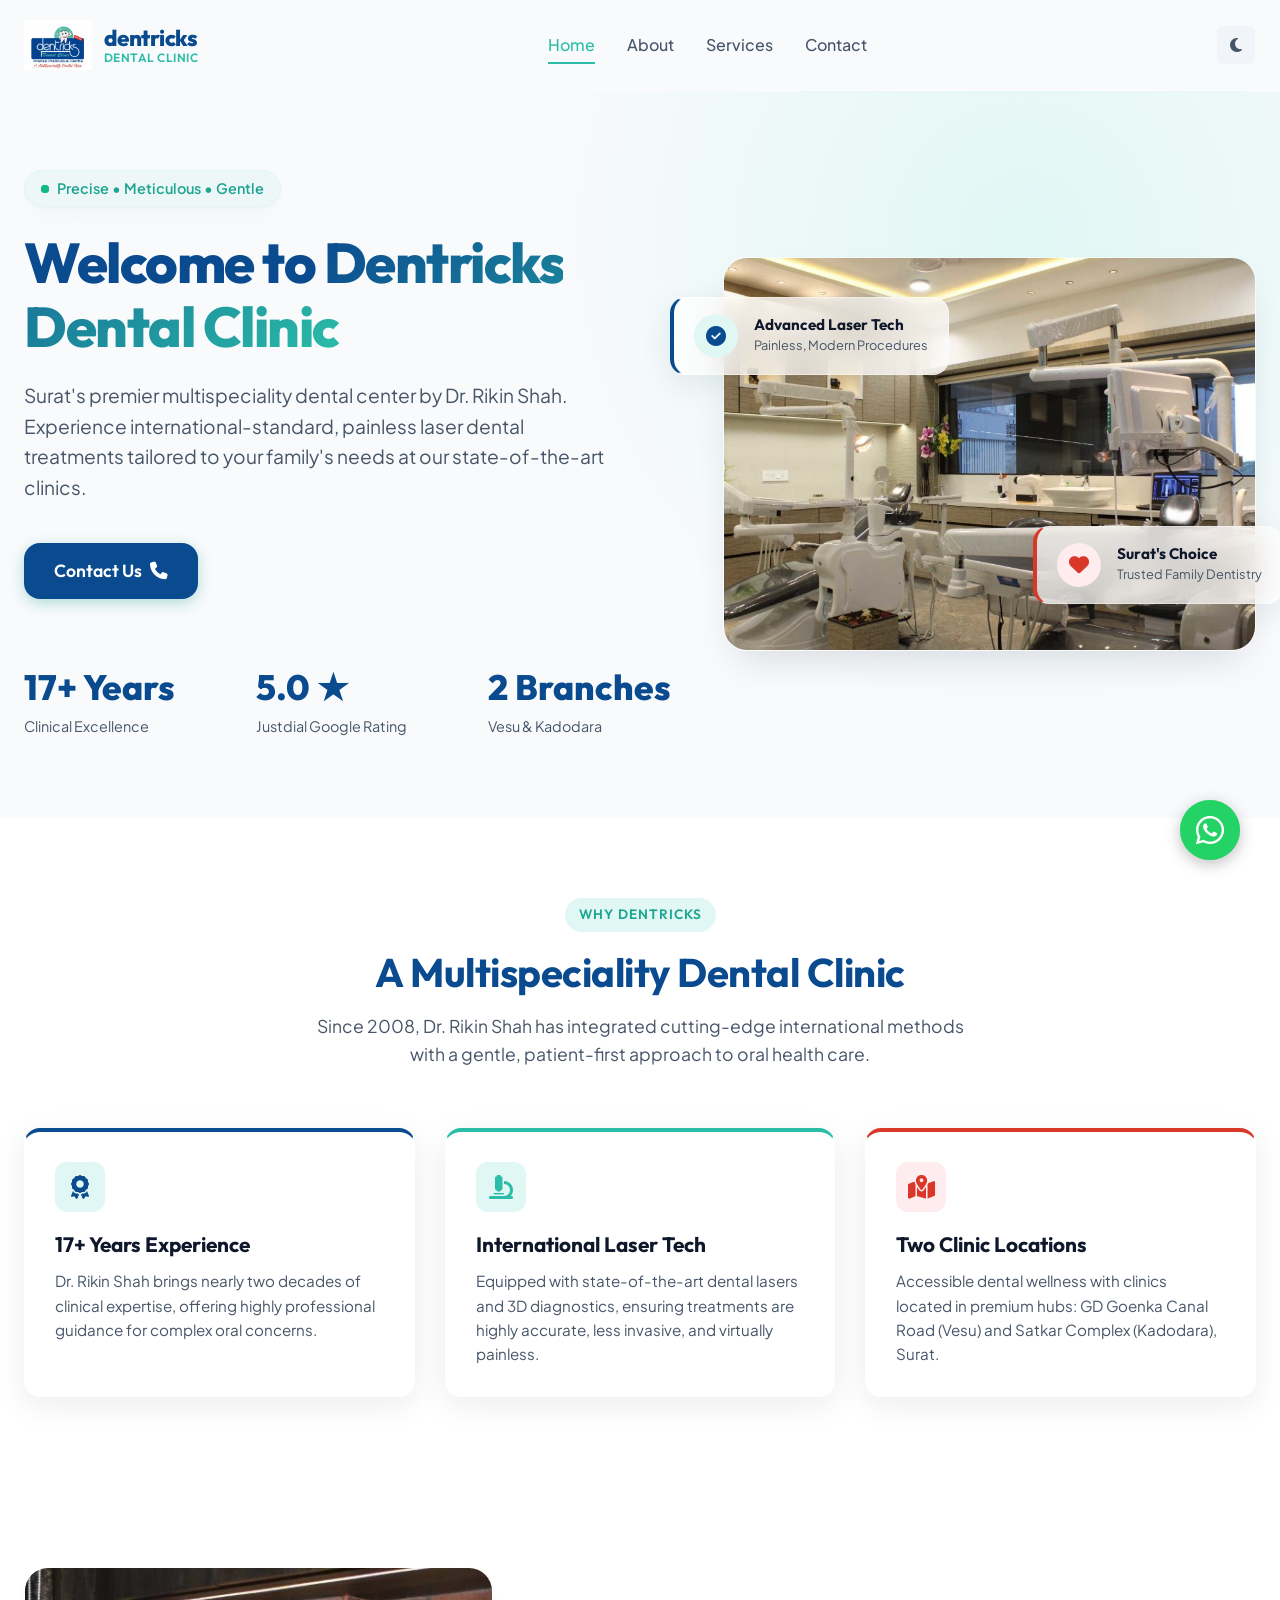
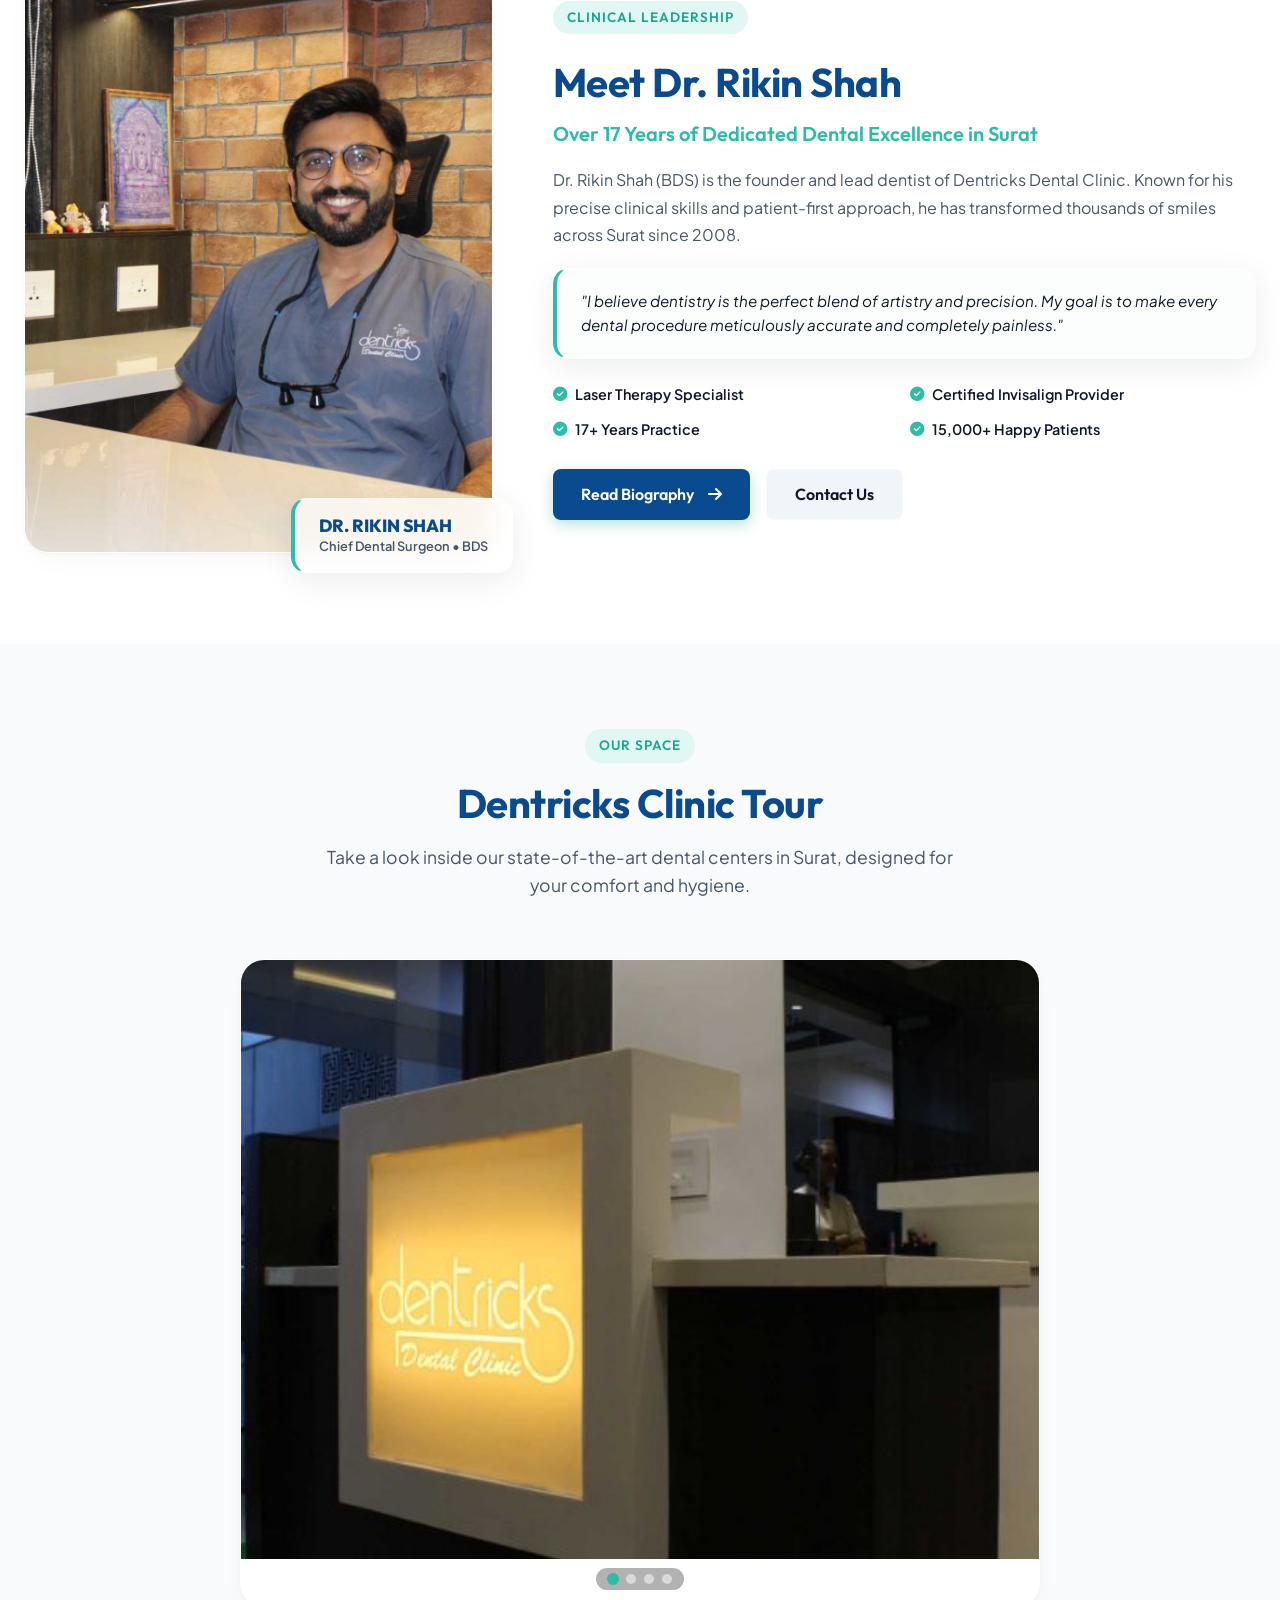
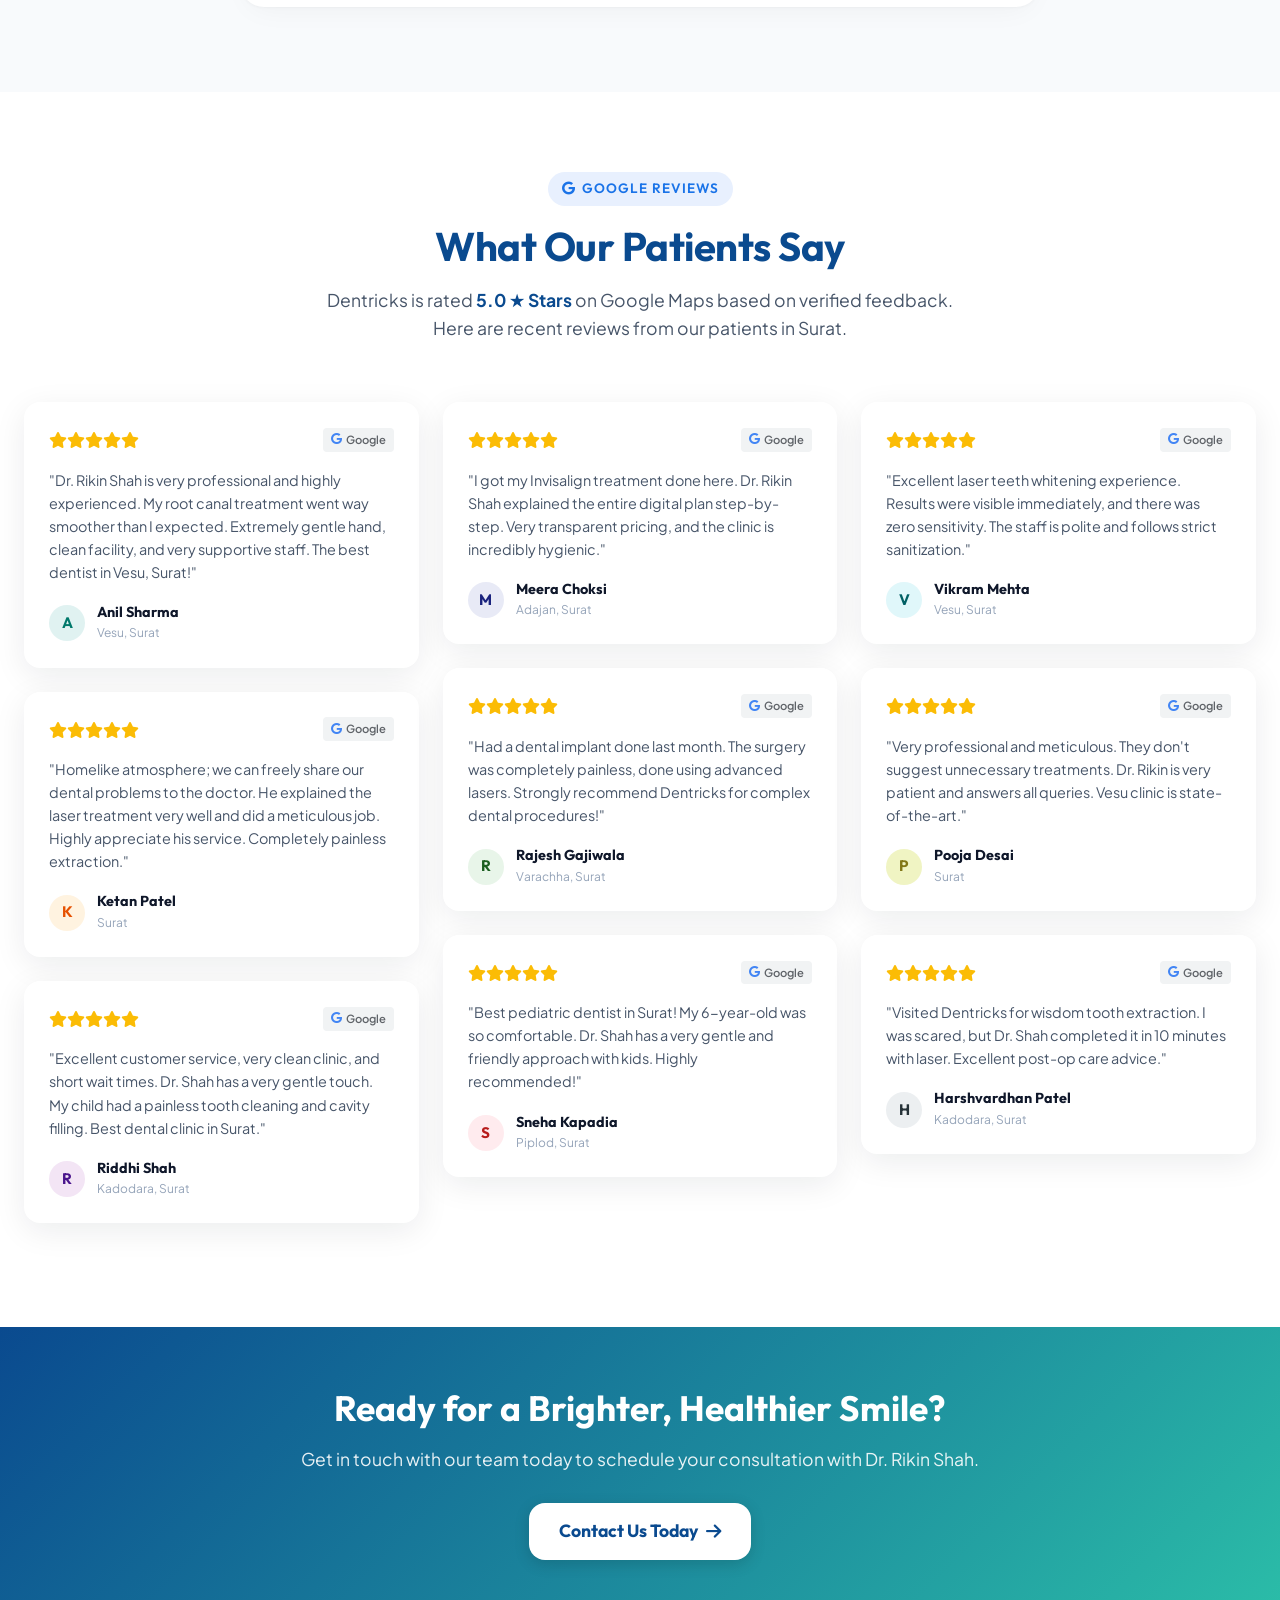
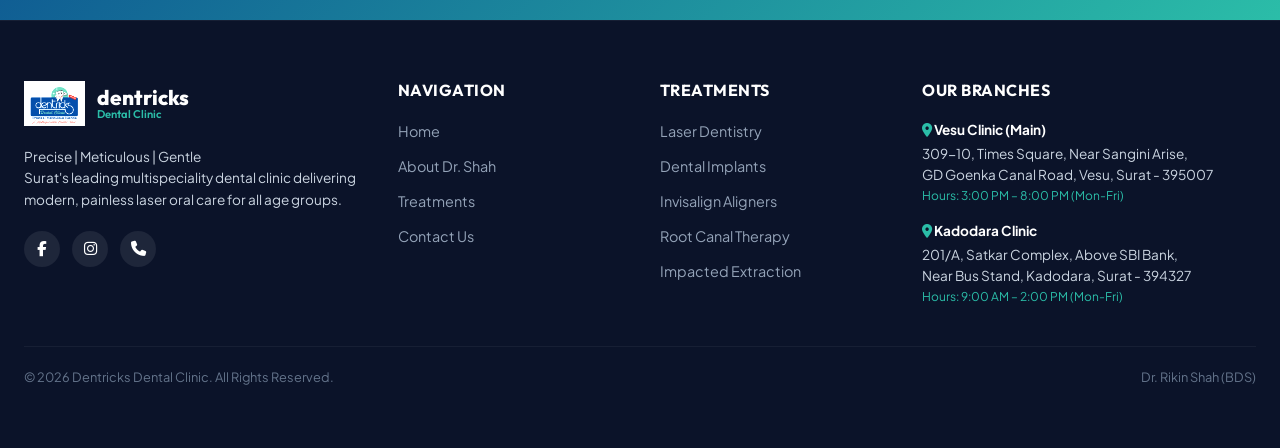
==== commit 782cb324: "Update third hero stat on home page to show the two branch locations Vesu & Kadodara" ====
--- a/index.html
+++ b/index.html
@@ -83,8 +83,8 @@
                         </div>
                         <div class="stat-divider"></div>
                         <div class="stat-item">
-                            <span class="stat-number" style="color: var(--primary-deep);">15k+</span>
-                            <span class="stat-label">Smiles Transformed</span>
+                            <span class="stat-number" style="color: var(--primary-deep);">2 Branches</span>
+                            <span class="stat-label">Vesu & Kadodara</span>
                         </div>
                     </div>
                 </div>
